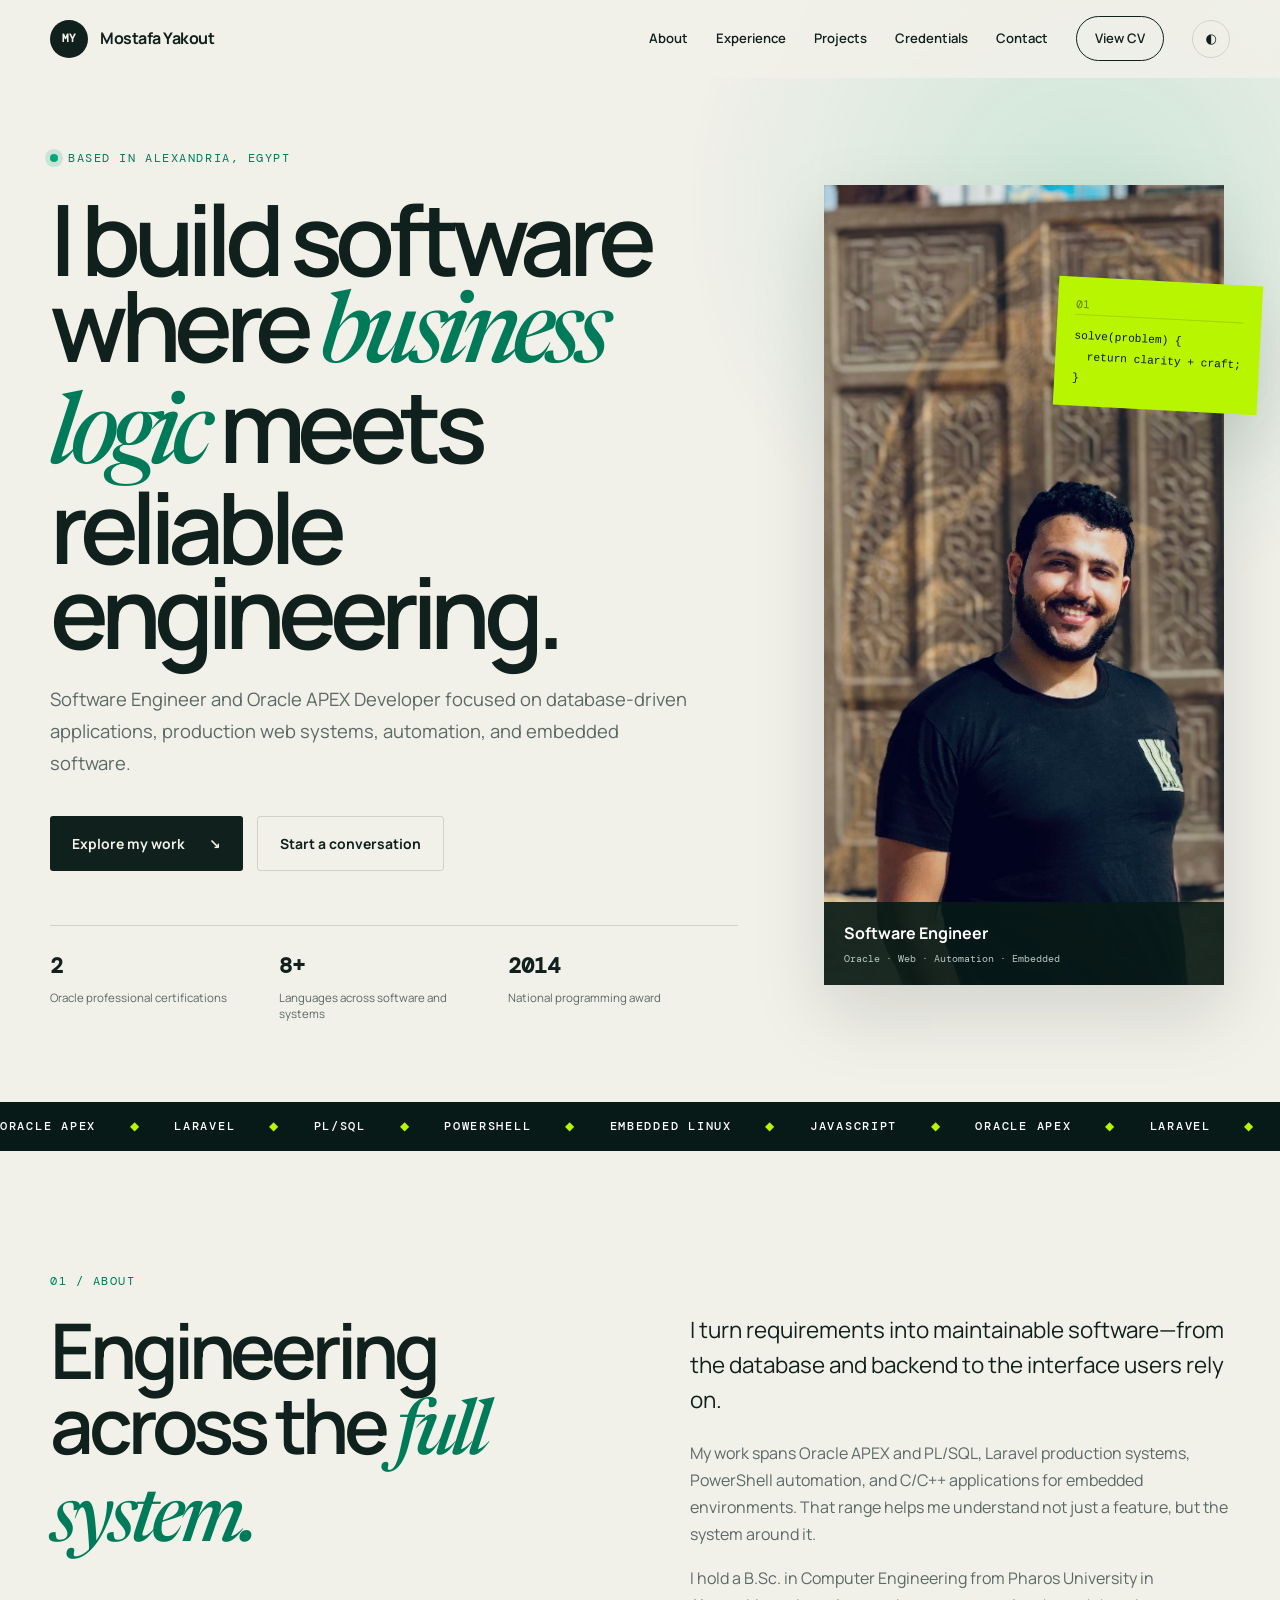
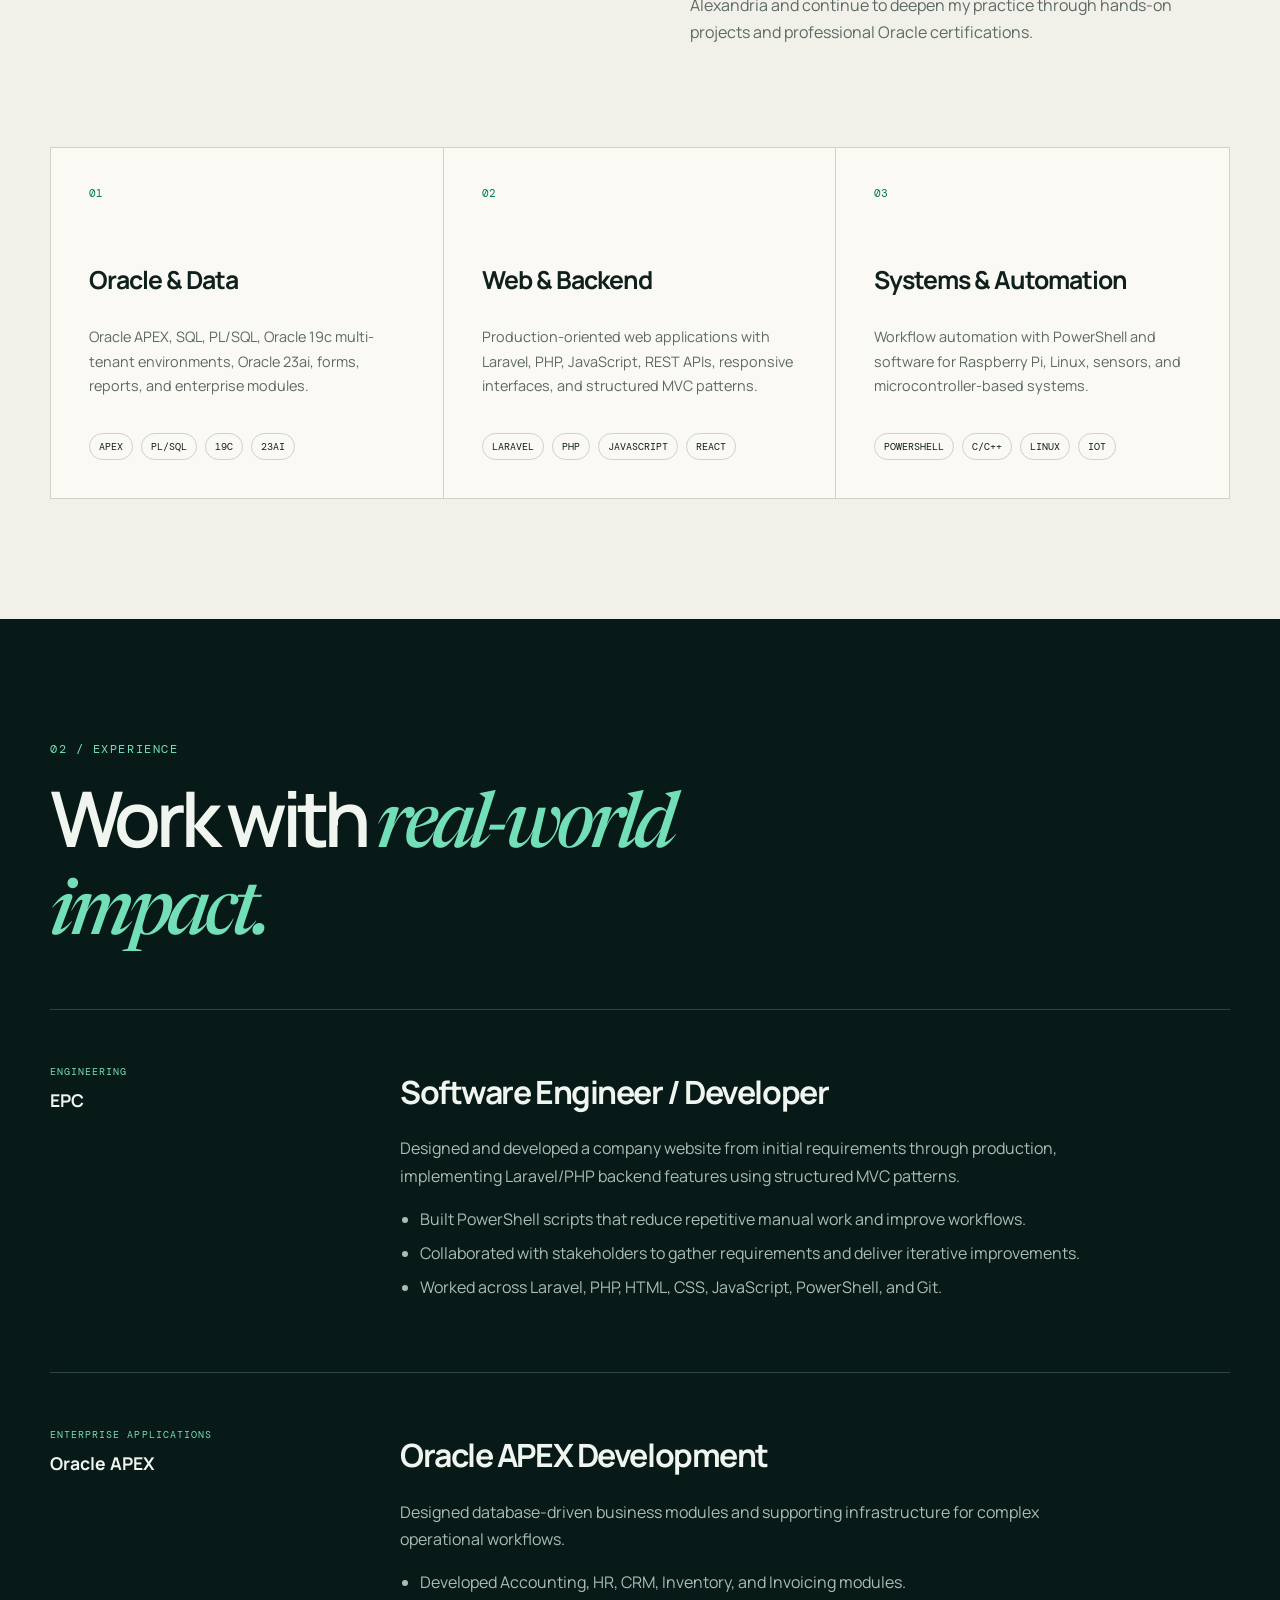
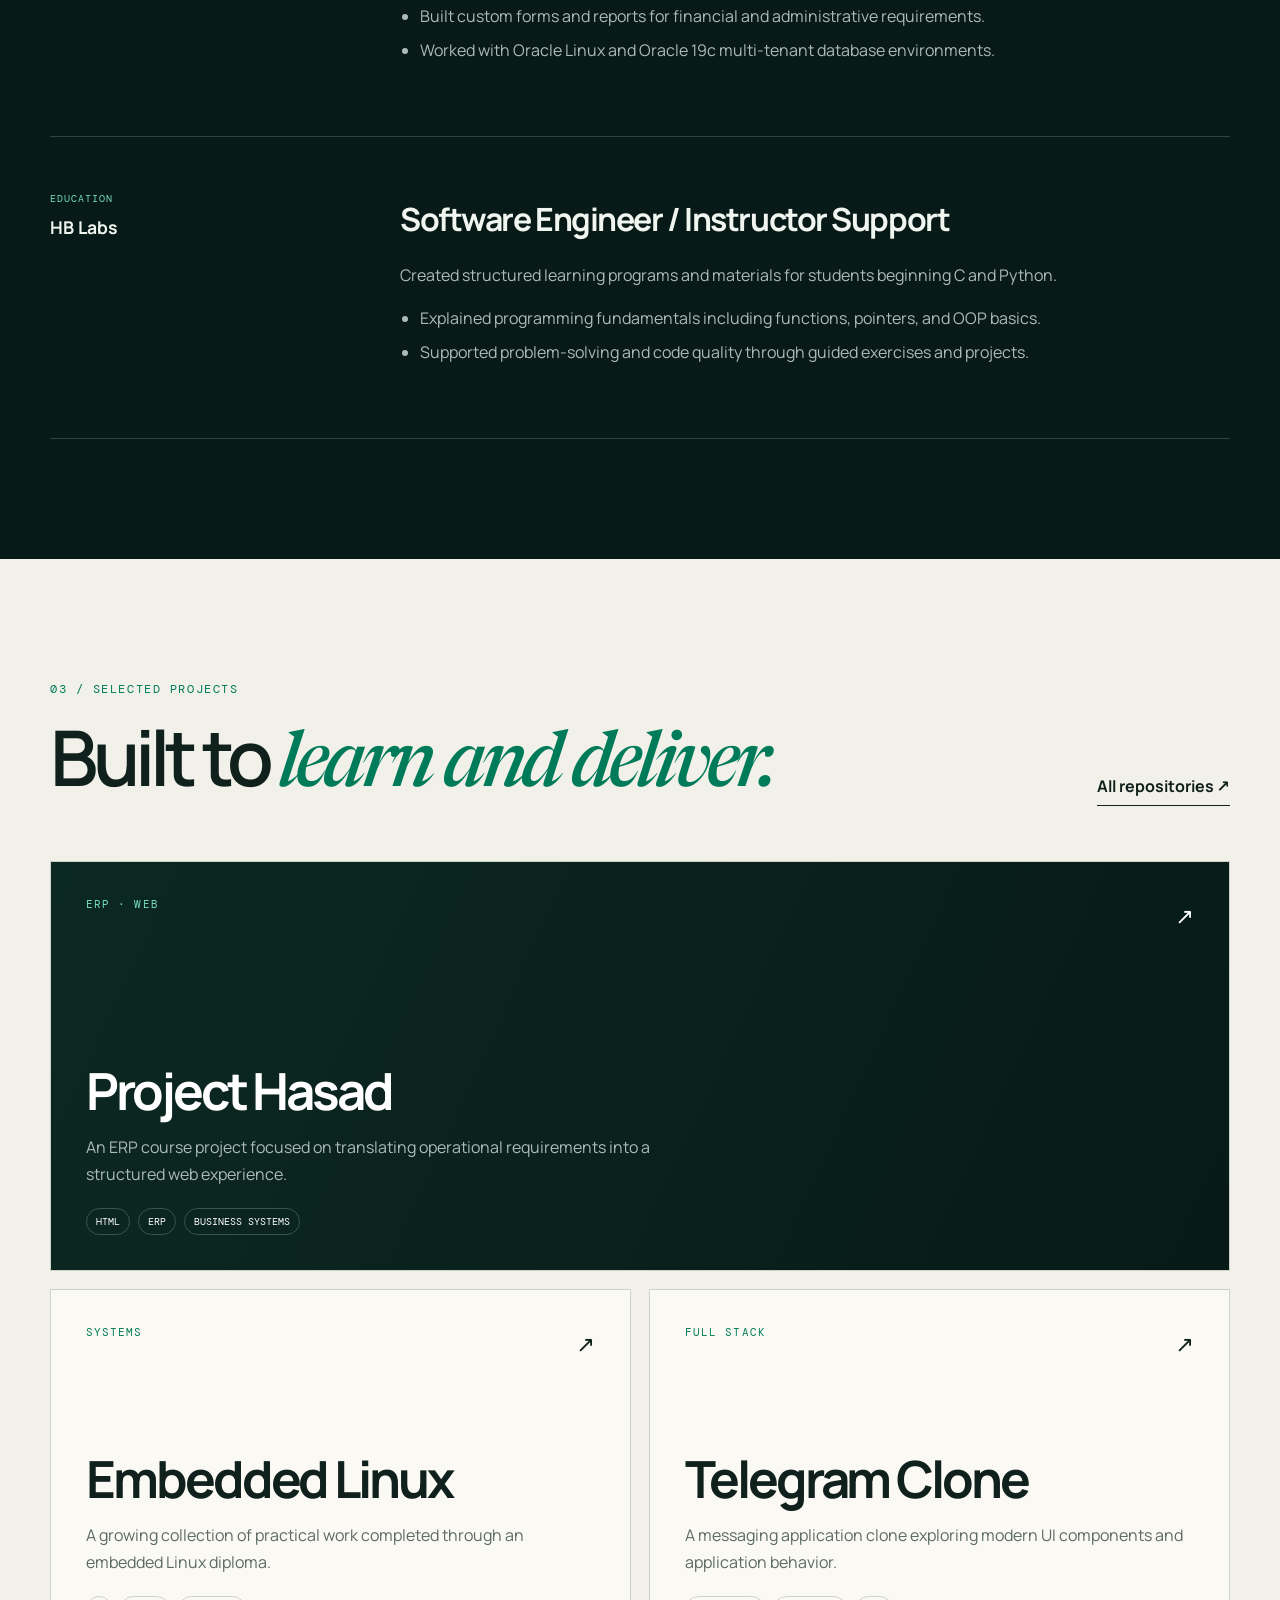
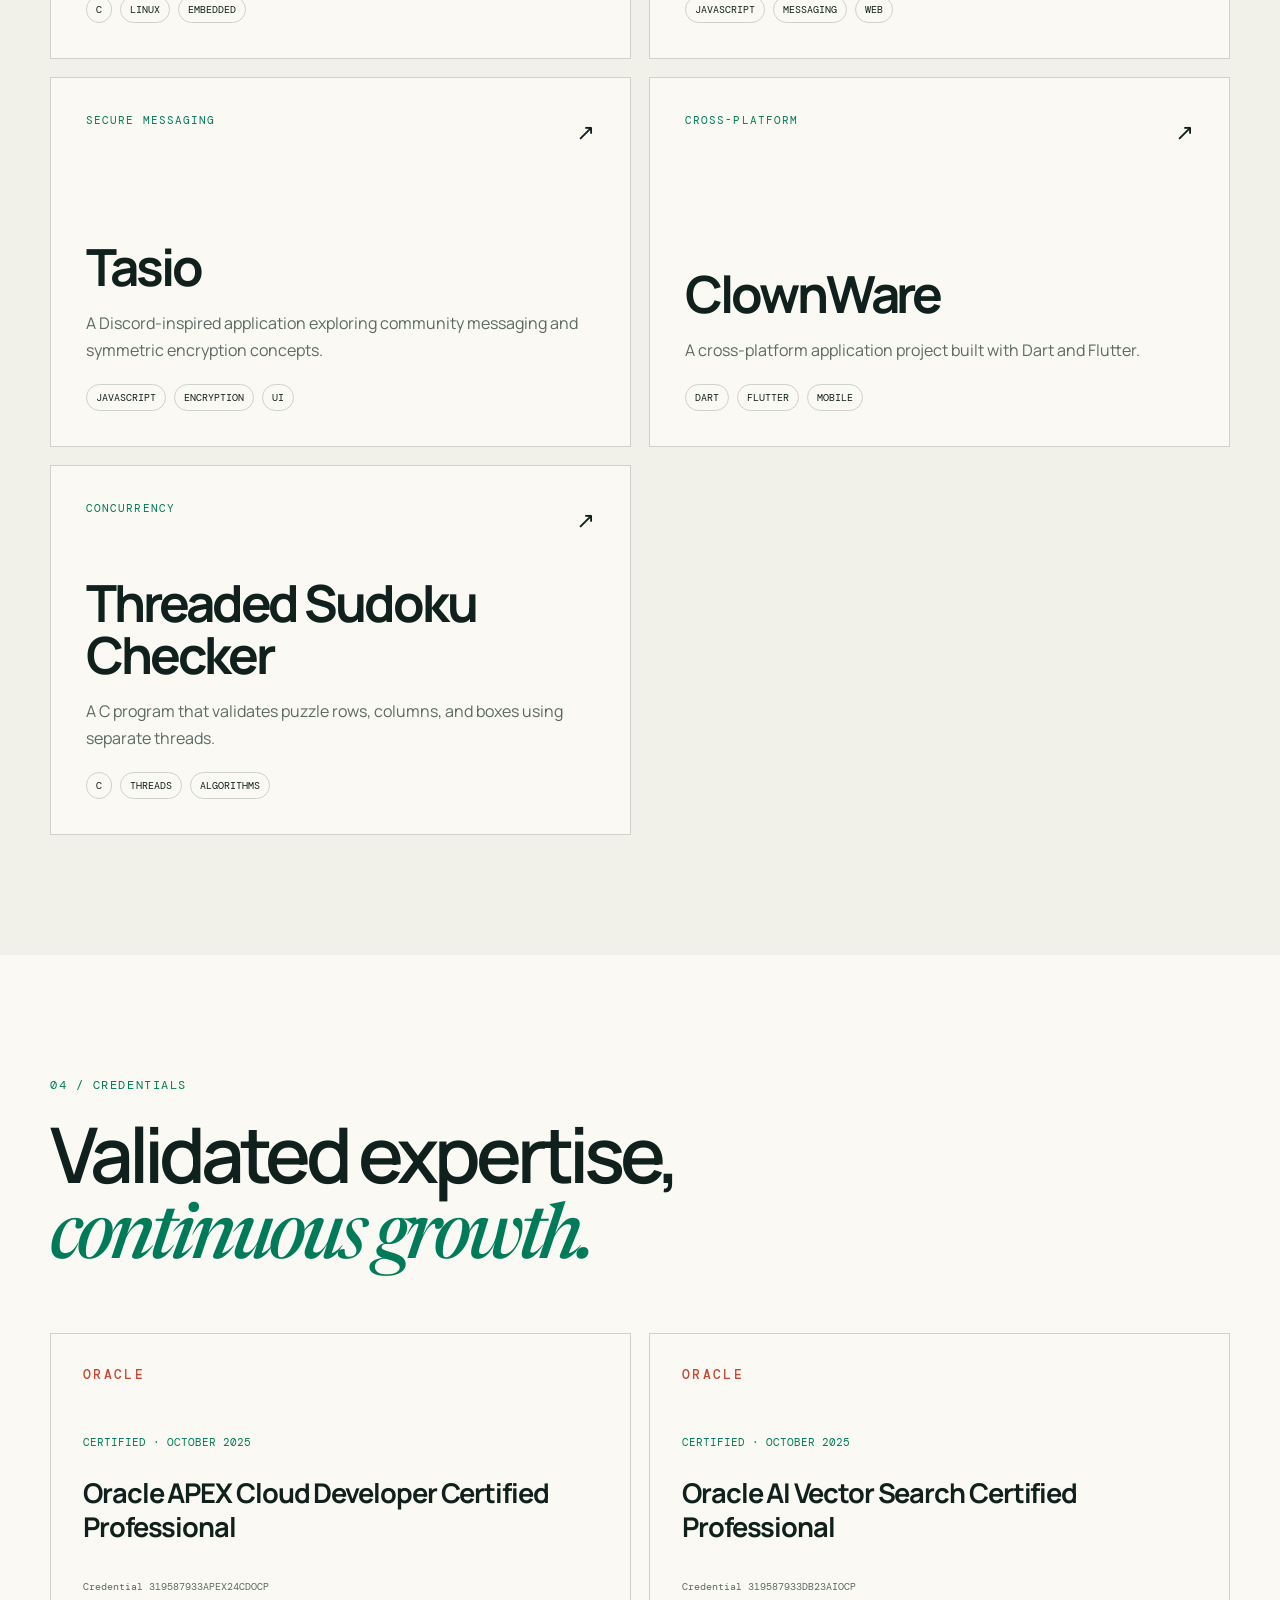
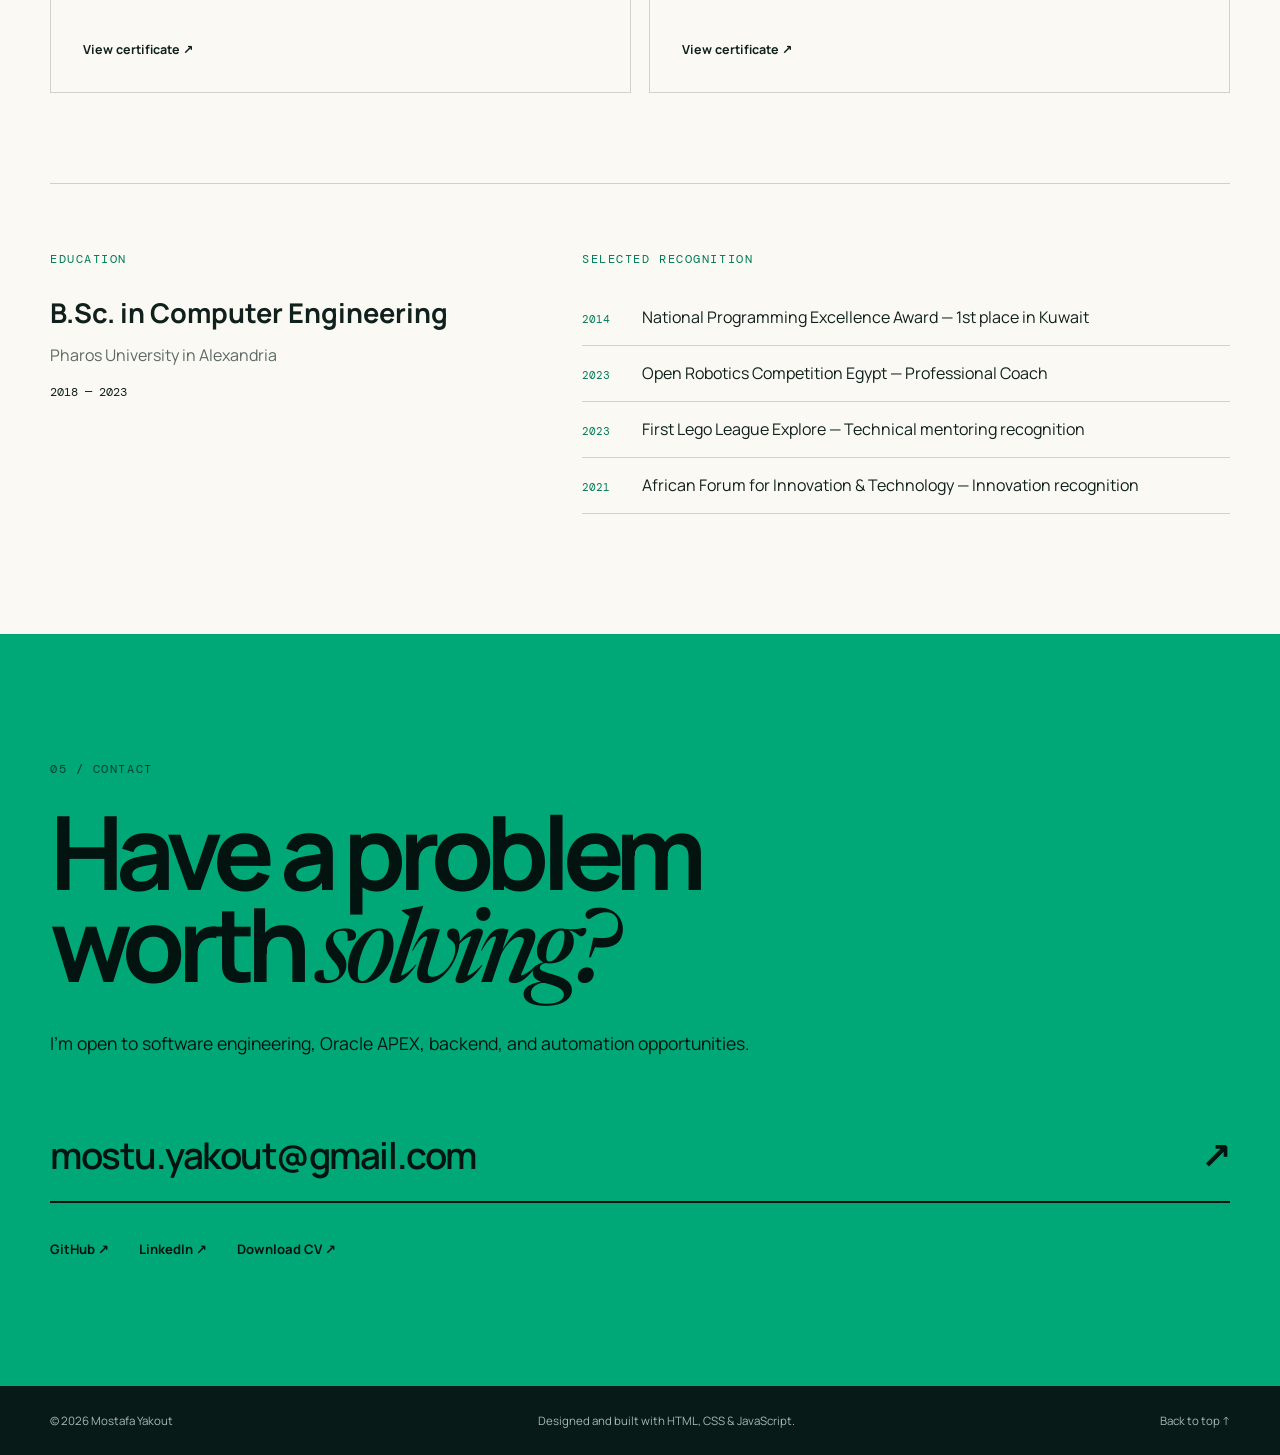
==== index.html @ 1778e888 "Launch redesigned portfolio" ====
<!doctype html>
<html lang="en">
<head>
  <meta charset="utf-8">
  <meta name="viewport" content="width=device-width, initial-scale=1">
  <title>Mostafa Yakout — Software Engineer & Oracle APEX Developer</title>
  <meta name="description" content="Portfolio of Mostafa Yakout, a software engineer and Oracle APEX developer building database-driven, web, automation, and embedded solutions.">
  <meta name="author" content="Mostafa Yakout">
  <meta name="theme-color" content="#071a17">
  <meta name="robots" content="index,follow">
  <link rel="canonical" href="https://cv.rf.gd/">
  <meta property="og:type" content="website">
  <meta property="og:url" content="https://cv.rf.gd/">
  <meta property="og:title" content="Mostafa Yakout — Software Engineer & Oracle APEX Developer">
  <meta property="og:description" content="Database-driven applications, web systems, automation, and embedded software.">
  <meta property="og:image" content="https://cv.rf.gd/assets/personal11.jpg">
  <meta name="twitter:card" content="summary_large_image">
  <link rel="stylesheet" href="styles.css">
  <script defer src="script.js"></script>
</head>
<body>
  <a class="skip-link" href="#main">Skip to content</a>
  <header class="site-header" data-header>
    <div class="shell nav-wrap">
      <a class="brand" href="#home" aria-label="Mostafa Yakout, home">
        <span class="brand-mark" aria-hidden="true">MY</span>
        <span>Mostafa Yakout</span>
      </a>
      <button class="nav-toggle" type="button" aria-expanded="false" aria-controls="site-nav" data-nav-toggle>
        <span class="sr-only">Open navigation</span><span></span><span></span>
      </button>
      <nav class="site-nav" id="site-nav" aria-label="Primary navigation" data-nav>
        <a href="#about">About</a><a href="#experience">Experience</a><a href="#projects">Projects</a>
        <a href="#credentials">Credentials</a><a href="#contact">Contact</a>
        <a class="nav-cv" href="assets/CV.pdf" target="_blank" rel="noopener">View CV</a>
        <button class="theme-toggle" type="button" data-theme-toggle aria-label="Switch color theme"><span aria-hidden="true">◐</span></button>
      </nav>
    </div>
  </header>

  <main id="main">
    <section class="hero" id="home">
      <div class="hero-grid shell">
        <div class="hero-copy reveal">
          <p class="eyebrow"><span class="status-dot"></span> Based in Alexandria, Egypt</p>
          <h1>I build software where <em>business logic</em> meets reliable engineering.</h1>
          <p class="hero-lede">Software Engineer and Oracle APEX Developer focused on database-driven applications, production web systems, automation, and embedded software.</p>
          <div class="hero-actions">
            <a class="button button-primary" href="#projects">Explore my work <span aria-hidden="true">↘</span></a>
            <a class="button button-quiet" href="mailto:mostu.yakout@gmail.com">Start a conversation</a>
          </div>
          <ul class="hero-facts" aria-label="Highlights">
            <li><strong>2</strong><span>Oracle professional certifications</span></li>
            <li><strong>8+</strong><span>Languages across software and systems</span></li>
            <li><strong>2014</strong><span>National programming award</span></li>
          </ul>
        </div>
        <div class="hero-visual reveal" data-delay="1">
          <div class="portrait-frame">
            <img src="assets/personal11.jpg" alt="Mostafa Yakout" width="800" height="800" fetchpriority="high">
            <div class="portrait-label"><span>Software Engineer</span><small>Oracle · Web · Automation · Embedded</small></div>
          </div>
          <div class="code-card" aria-hidden="true"><span>01</span><code>solve(problem) {<br>&nbsp;&nbsp;return clarity + craft;<br>}</code></div>
        </div>
      </div>
      <div class="marquee" aria-hidden="true"><div>ORACLE APEX <i>◆</i> LARAVEL <i>◆</i> PL/SQL <i>◆</i> POWERSHELL <i>◆</i> EMBEDDED LINUX <i>◆</i> JAVASCRIPT <i>◆</i> ORACLE APEX <i>◆</i> LARAVEL <i>◆</i> PL/SQL <i>◆</i></div></div>
    </section>

    <section class="section about" id="about">
      <div class="shell split-heading reveal">
        <div><p class="section-index">01 / About</p><h2>Engineering across the <em>full system.</em></h2></div>
        <div class="about-copy">
          <p class="lead">I turn requirements into maintainable software—from the database and backend to the interface users rely on.</p>
          <p>My work spans Oracle APEX and PL/SQL, Laravel production systems, PowerShell automation, and C/C++ applications for embedded environments. That range helps me understand not just a feature, but the system around it.</p>
          <p>I hold a B.Sc. in Computer Engineering from Pharos University in Alexandria and continue to deepen my practice through hands-on projects and professional Oracle certifications.</p>
        </div>
      </div>
      <div class="shell expertise-grid">
        <article class="expertise-card reveal"><span class="card-num">01</span><h3>Oracle & Data</h3><p>Oracle APEX, SQL, PL/SQL, Oracle 19c multi-tenant environments, Oracle 23ai, forms, reports, and enterprise modules.</p><div class="tag-row"><span>APEX</span><span>PL/SQL</span><span>19c</span><span>23ai</span></div></article>
        <article class="expertise-card reveal" data-delay="1"><span class="card-num">02</span><h3>Web & Backend</h3><p>Production-oriented web applications with Laravel, PHP, JavaScript, REST APIs, responsive interfaces, and structured MVC patterns.</p><div class="tag-row"><span>Laravel</span><span>PHP</span><span>JavaScript</span><span>React</span></div></article>
        <article class="expertise-card reveal" data-delay="2"><span class="card-num">03</span><h3>Systems & Automation</h3><p>Workflow automation with PowerShell and software for Raspberry Pi, Linux, sensors, and microcontroller-based systems.</p><div class="tag-row"><span>PowerShell</span><span>C/C++</span><span>Linux</span><span>IoT</span></div></article>
      </div>
    </section>

    <section class="section experience" id="experience">
      <div class="shell">
        <div class="section-heading reveal"><p class="section-index">02 / Experience</p><h2>Work with <em>real-world impact.</em></h2></div>
        <div class="timeline">
          <article class="timeline-item reveal"><div class="timeline-meta"><span>Engineering</span><strong>EPC</strong></div><div class="timeline-body"><h3>Software Engineer / Developer</h3><p>Designed and developed a company website from initial requirements through production, implementing Laravel/PHP backend features using structured MVC patterns.</p><ul><li>Built PowerShell scripts that reduce repetitive manual work and improve workflows.</li><li>Collaborated with stakeholders to gather requirements and deliver iterative improvements.</li><li>Worked across Laravel, PHP, HTML, CSS, JavaScript, PowerShell, and Git.</li></ul></div></article>
          <article class="timeline-item reveal"><div class="timeline-meta"><span>Enterprise applications</span><strong>Oracle APEX</strong></div><div class="timeline-body"><h3>Oracle APEX Development</h3><p>Designed database-driven business modules and supporting infrastructure for complex operational workflows.</p><ul><li>Developed Accounting, HR, CRM, Inventory, and Invoicing modules.</li><li>Built custom forms and reports for financial and administrative requirements.</li><li>Worked with Oracle Linux and Oracle 19c multi-tenant database environments.</li></ul></div></article>
          <article class="timeline-item reveal"><div class="timeline-meta"><span>Education</span><strong>HB Labs</strong></div><div class="timeline-body"><h3>Software Engineer / Instructor Support</h3><p>Created structured learning programs and materials for students beginning C and Python.</p><ul><li>Explained programming fundamentals including functions, pointers, and OOP basics.</li><li>Supported problem-solving and code quality through guided exercises and projects.</li></ul></div></article>
        </div>
      </div>
    </section>

    <section class="section projects" id="projects">
      <div class="shell">
        <div class="section-heading project-heading reveal"><div><p class="section-index">03 / Selected projects</p><h2>Built to <em>learn and deliver.</em></h2></div><a class="text-link" href="https://github.com/M0stu?tab=repositories" target="_blank" rel="noopener">All repositories ↗</a></div>
        <div class="project-grid">
          <a class="project-card project-featured reveal" href="https://github.com/M0stu/Project-Hasad" target="_blank" rel="noopener"><div class="project-top"><span class="project-type">ERP · Web</span><span class="project-arrow">↗</span></div><div><h3>Project Hasad</h3><p>An ERP course project focused on translating operational requirements into a structured web experience.</p><div class="tag-row"><span>HTML</span><span>ERP</span><span>Business systems</span></div></div></a>
          <a class="project-card reveal" data-delay="1" href="https://github.com/M0stu/Embedded-Linux" target="_blank" rel="noopener"><div class="project-top"><span class="project-type">Systems</span><span class="project-arrow">↗</span></div><div><h3>Embedded Linux</h3><p>A growing collection of practical work completed through an embedded Linux diploma.</p><div class="tag-row"><span>C</span><span>Linux</span><span>Embedded</span></div></div></a>
          <a class="project-card reveal" data-delay="2" href="https://github.com/M0stu/Telegram-Clone" target="_blank" rel="noopener"><div class="project-top"><span class="project-type">Full stack</span><span class="project-arrow">↗</span></div><div><h3>Telegram Clone</h3><p>A messaging application clone exploring modern UI components and application behavior.</p><div class="tag-row"><span>JavaScript</span><span>Messaging</span><span>Web</span></div></div></a>
          <a class="project-card reveal" href="https://github.com/M0stu/Tasio-App" target="_blank" rel="noopener"><div class="project-top"><span class="project-type">Secure messaging</span><span class="project-arrow">↗</span></div><div><h3>Tasio</h3><p>A Discord-inspired application exploring community messaging and symmetric encryption concepts.</p><div class="tag-row"><span>JavaScript</span><span>Encryption</span><span>UI</span></div></div></a>
          <a class="project-card reveal" data-delay="1" href="https://github.com/M0stu/ClownWare" target="_blank" rel="noopener"><div class="project-top"><span class="project-type">Cross-platform</span><span class="project-arrow">↗</span></div><div><h3>ClownWare</h3><p>A cross-platform application project built with Dart and Flutter.</p><div class="tag-row"><span>Dart</span><span>Flutter</span><span>Mobile</span></div></div></a>
          <a class="project-card reveal" data-delay="2" href="https://github.com/M0stu/C-Sodoku-checker-with-threads" target="_blank" rel="noopener"><div class="project-top"><span class="project-type">Concurrency</span><span class="project-arrow">↗</span></div><div><h3>Threaded Sudoku Checker</h3><p>A C program that validates puzzle rows, columns, and boxes using separate threads.</p><div class="tag-row"><span>C</span><span>Threads</span><span>Algorithms</span></div></div></a>
        </div>
      </div>
    </section>

    <section class="section credentials" id="credentials">
      <div class="shell">
        <div class="section-heading reveal"><p class="section-index">04 / Credentials</p><h2>Validated expertise, <em>continuous growth.</em></h2></div>
        <div class="cert-grid">
          <a class="cert-card reveal" href="assets/eCertificate_Apex.pdf" target="_blank" rel="noopener"><span class="oracle-mark">ORACLE</span><div><p>Certified · October 2025</p><h3>Oracle APEX Cloud Developer Certified Professional</h3><small>Credential 319587933APEX24CDOCP</small></div><span class="cert-arrow">View certificate ↗</span></a>
          <a class="cert-card reveal" data-delay="1" href="assets/eCertificate_Vector_Search.pdf" target="_blank" rel="noopener"><span class="oracle-mark">ORACLE</span><div><p>Certified · October 2025</p><h3>Oracle AI Vector Search Certified Professional</h3><small>Credential 319587933DB23AIOCP</small></div><span class="cert-arrow">View certificate ↗</span></a>
        </div>
        <div class="credentials-lower">
          <div class="education-block reveal"><p class="mini-label">Education</p><h3>B.Sc. in Computer Engineering</h3><p>Pharos University in Alexandria</p><span>2018 — 2023</span></div>
          <div class="awards-block reveal" data-delay="1"><p class="mini-label">Selected recognition</p><ul><li><span>2014</span>National Programming Excellence Award — 1st place in Kuwait</li><li><span>2023</span>Open Robotics Competition Egypt — Professional Coach</li><li><span>2023</span>First Lego League Explore — Technical mentoring recognition</li><li><span>2021</span>African Forum for Innovation & Technology — Innovation recognition</li></ul></div>
        </div>
      </div>
    </section>

    <section class="contact" id="contact">
      <div class="shell contact-inner reveal">
        <p class="section-index">05 / Contact</p>
        <h2>Have a problem worth <em>solving?</em></h2>
        <p>I’m open to software engineering, Oracle APEX, backend, and automation opportunities.</p>
        <a class="contact-email" href="mailto:mostu.yakout@gmail.com">mostu.yakout@gmail.com <span>↗</span></a>
        <div class="contact-links"><a href="https://github.com/M0stu" target="_blank" rel="noopener">GitHub ↗</a><a href="https://www.linkedin.com/in/mostafa-yakout-4b8b95207" target="_blank" rel="noopener">LinkedIn ↗</a><a href="assets/CV.pdf" target="_blank" rel="noopener">Download CV ↗</a></div>
      </div>
    </section>
  </main>

  <footer><div class="shell"><p>© <span data-year></span> Mostafa Yakout</p><p>Designed and built with HTML, CSS & JavaScript.</p><a href="#home">Back to top ↑</a></div></footer>
</body>
</html>
---- styles.css ----
@import url('https://fonts.googleapis.com/css2?family=DM+Mono:wght@400;500&family=Manrope:wght@400;500;600;700&family=Newsreader:ital,opsz,wght@1,6..72,500&display=swap');

:root{--bg:#f1f0e9;--surface:#faf9f3;--ink:#10201c;--muted:#5c6965;--line:#cfd2c9;--accent:#00a878;--accent-dark:#007b59;--dark:#071a17;--dark-2:#0c2822;--lime:#b8f500;--white:#fff;--shadow:0 28px 70px rgba(7,26,23,.13);--sans:'Manrope',system-ui,sans-serif;--serif:'Newsreader',Georgia,serif;--mono:'DM Mono',Consolas,monospace;--header:78px}
[data-theme="dark"]{--bg:#071a17;--surface:#0c2822;--ink:#eef3e9;--muted:#a6b4ae;--line:#29433c;--accent:#42d6a6;--accent-dark:#70e7bf;--dark:#030d0b;--dark-2:#102f28;--shadow:0 28px 70px rgba(0,0,0,.3)}
*{box-sizing:border-box}html{scroll-behavior:smooth;scroll-padding-top:var(--header)}body{margin:0;background:var(--bg);color:var(--ink);font-family:var(--sans);font-size:16px;line-height:1.7;overflow-x:hidden}body.nav-open{overflow:hidden}a{color:inherit;text-decoration:none}img{max-width:100%;display:block}button{font:inherit;color:inherit}.shell{width:min(1180px,calc(100% - 48px));margin-inline:auto}.sr-only{position:absolute;width:1px;height:1px;padding:0;margin:-1px;overflow:hidden;clip:rect(0,0,0,0);white-space:nowrap;border:0}.skip-link{position:fixed;z-index:9999;left:16px;top:-80px;background:var(--lime);color:#071a17;padding:10px 18px;font-weight:700}.skip-link:focus{top:16px}:focus-visible{outline:3px solid var(--accent);outline-offset:4px}em{font-family:var(--serif);font-weight:500}.section{padding:120px 0}.section-index,.eyebrow,.mini-label{font-family:var(--mono);font-size:.75rem;letter-spacing:.13em;text-transform:uppercase;color:var(--accent-dark);margin:0 0 20px}.section-heading{margin-bottom:55px}.section-heading h2,.split-heading h2{font-size:clamp(2.7rem,6vw,5.4rem);line-height:.98;letter-spacing:-.065em;max-width:850px;margin:0;font-weight:600}.section-heading h2 em,.split-heading h2 em{color:var(--accent-dark)}
.site-header{height:var(--header);position:fixed;inset:0 0 auto;z-index:100;background:color-mix(in srgb,var(--bg) 86%,transparent);backdrop-filter:blur(16px);border-bottom:1px solid transparent;transition:border-color .25s,transform .3s}.site-header.scrolled{border-color:var(--line)}.nav-wrap{height:100%;display:flex;align-items:center;justify-content:space-between}.brand{display:flex;align-items:center;gap:12px;font-weight:700;letter-spacing:-.03em}.brand-mark{display:grid;place-items:center;width:38px;height:38px;background:var(--ink);color:var(--bg);border-radius:50%;font-family:var(--mono);font-size:.7rem}.site-nav{display:flex;align-items:center;gap:28px;font-size:.82rem;font-weight:600}.site-nav>a:not(.nav-cv){position:relative}.site-nav>a:not(.nav-cv)::after{content:"";height:1px;position:absolute;inset:auto 100% -5px 0;background:var(--accent);transition:inset .25s}.site-nav>a:hover::after,.site-nav>a.active::after{inset:auto 0 -5px}.nav-cv{padding:10px 18px;border:1px solid var(--ink);border-radius:99px}.nav-cv:hover{background:var(--ink);color:var(--bg)}.theme-toggle{width:38px;height:38px;border:1px solid var(--line);border-radius:50%;background:transparent;cursor:pointer}.nav-toggle{display:none;border:0;background:none;padding:10px}.nav-toggle span:not(.sr-only){display:block;width:25px;height:1.5px;background:var(--ink);margin:6px;transition:.25s}
.hero{padding-top:calc(var(--header) + 70px);background:radial-gradient(circle at 85% 18%,rgba(0,168,120,.15),transparent 28%),var(--bg);min-height:100vh;display:flex;flex-direction:column;justify-content:space-between}.hero-grid{display:grid;grid-template-columns:1.25fr .75fr;gap:80px;align-items:center;padding-bottom:80px}.eyebrow{display:flex;align-items:center;gap:10px}.status-dot{width:8px;height:8px;border-radius:50%;background:var(--accent);box-shadow:0 0 0 5px color-mix(in srgb,var(--accent) 17%,transparent)}.hero h1{font-size:clamp(3.5rem,7.7vw,7.2rem);line-height:.87;letter-spacing:-.075em;margin:28px 0;font-weight:600;max-width:820px}.hero h1 em{color:var(--accent-dark)}.hero-lede{max-width:650px;color:var(--muted);font-size:1.15rem;line-height:1.75}.hero-actions{display:flex;gap:14px;flex-wrap:wrap;margin:36px 0 54px}.button{display:inline-flex;align-items:center;gap:25px;padding:15px 22px;border-radius:3px;font-weight:700;font-size:.87rem;transition:transform .2s,background .2s}.button:hover{transform:translateY(-3px)}.button-primary{background:var(--ink);color:var(--bg)}.button-primary:hover{background:var(--accent-dark);color:#fff}.button-quiet{border:1px solid var(--line)}.hero-facts{display:flex;list-style:none;padding:0;margin:0;border-top:1px solid var(--line);max-width:690px}.hero-facts li{display:flex;flex-direction:column;width:33.333%;padding:22px 20px 0 0}.hero-facts strong{font-family:var(--mono);font-size:1.35rem}.hero-facts span{color:var(--muted);font-size:.72rem;line-height:1.4;margin-top:5px}.hero-visual{position:relative}.portrait-frame{position:relative;max-width:400px;margin:auto;box-shadow:var(--shadow)}.portrait-frame::before{content:"";position:absolute;inset:-14px 14px 14px -14px;border:1px solid var(--accent);z-index:-1}.portrait-frame img{aspect-ratio:4/5;object-fit:cover;object-position:center 25%;filter:saturate(.85)}.portrait-label{position:absolute;inset:auto 0 0;background:rgba(7,26,23,.91);color:#fff;padding:18px 20px;display:flex;flex-direction:column}.portrait-label span{font-weight:700}.portrait-label small{color:#b9c9c3;font-family:var(--mono);font-size:.63rem;margin-top:3px}.code-card{position:absolute;right:-30px;top:12%;background:var(--lime);color:#071a17;padding:18px;box-shadow:var(--shadow);transform:rotate(3deg);font-size:.7rem}.code-card>span{display:block;font-family:var(--mono);opacity:.55;border-bottom:1px solid rgba(7,26,23,.25);margin-bottom:10px}.marquee{overflow:hidden;background:var(--dark);color:#fff;padding:17px 0;font:500 .72rem var(--mono);letter-spacing:.15em;white-space:nowrap}.marquee div{width:max-content;animation:marquee 25s linear infinite}.marquee i{color:var(--lime);padding:0 25px;font-style:normal}@keyframes marquee{to{transform:translateX(-50%)}}
.split-heading{display:grid;grid-template-columns:1fr 1fr;gap:100px;align-items:start}.about-copy .lead{font-size:1.4rem;line-height:1.55;color:var(--ink);margin-top:42px}.about-copy p:not(.lead){color:var(--muted)}.expertise-grid{display:grid;grid-template-columns:repeat(3,1fr);margin-top:85px;border:1px solid var(--line)}.expertise-card{padding:38px;min-height:350px;display:flex;flex-direction:column;border-right:1px solid var(--line);background:var(--surface)}.expertise-card:last-child{border:0}.card-num{font:400 .7rem var(--mono);color:var(--accent-dark);margin-bottom:auto}.expertise-card h3{font-size:1.55rem;letter-spacing:-.04em;margin:35px 0 10px}.expertise-card p{color:var(--muted);font-size:.9rem}.tag-row{display:flex;gap:8px;flex-wrap:wrap;margin-top:20px}.tag-row span{font:400 .64rem var(--mono);text-transform:uppercase;padding:6px 9px;border:1px solid var(--line);border-radius:99px}
.experience{background:var(--dark);color:#f1f5ef}.experience .section-index{color:#73dfb9}.experience .section-heading h2 em{color:#73dfb9}.timeline{border-top:1px solid #2d4740}.timeline-item{display:grid;grid-template-columns:280px 1fr;gap:70px;padding:55px 0;border-bottom:1px solid #2d4740}.timeline-meta{display:flex;flex-direction:column}.timeline-meta span{font:400 .65rem var(--mono);color:#73dfb9;text-transform:uppercase;letter-spacing:.1em}.timeline-meta strong{font-size:1.1rem;margin-top:8px}.timeline-body h3{font-size:2rem;letter-spacing:-.045em;margin:0 0 15px}.timeline-body p,.timeline-body li{color:#adbbb6}.timeline-body p{max-width:700px}.timeline-body ul{padding-left:20px}.timeline-body li{margin:7px 0}
.project-heading{display:flex;justify-content:space-between;align-items:end}.text-link{font-weight:700;border-bottom:1px solid;padding-bottom:5px}.project-grid{display:grid;grid-template-columns:repeat(2,1fr);gap:18px}.project-card{min-height:370px;padding:35px;border:1px solid var(--line);background:var(--surface);display:flex;flex-direction:column;justify-content:space-between;transition:transform .25s,box-shadow .25s,border-color .25s}.project-card:hover{transform:translateY(-7px);box-shadow:var(--shadow);border-color:var(--accent)}.project-featured{grid-column:span 2;min-height:410px;background:linear-gradient(115deg,var(--dark-2),var(--dark));color:#fff}.project-top{display:flex;justify-content:space-between}.project-type{font:400 .67rem var(--mono);color:var(--accent-dark);text-transform:uppercase;letter-spacing:.1em}.project-featured .project-type{color:#73dfb9}.project-arrow{font-size:1.4rem;transition:transform .25s}.project-card:hover .project-arrow{transform:translate(4px,-4px)}.project-card h3{font-size:clamp(2rem,4vw,3.7rem);line-height:1;letter-spacing:-.06em;margin:0 0 18px}.project-card p{max-width:600px;color:var(--muted)}.project-featured p{color:#adbbb6}.project-featured .tag-row span{border-color:#38544c}
.credentials{background:var(--surface)}.cert-grid{display:grid;grid-template-columns:1fr 1fr;gap:18px}.cert-card{border:1px solid var(--line);padding:32px;min-height:360px;display:flex;flex-direction:column;transition:.25s}.cert-card:hover{background:var(--dark);color:#fff;transform:translateY(-5px)}.oracle-mark{font:500 .8rem var(--mono);letter-spacing:.18em;color:#c74634}.cert-card>div{margin:auto 0}.cert-card p{font:400 .68rem var(--mono);color:var(--accent-dark);text-transform:uppercase}.cert-card h3{font-size:1.7rem;line-height:1.25;letter-spacing:-.04em}.cert-card small{font:400 .64rem var(--mono);color:var(--muted)}.cert-card:hover small{color:#aebbb6}.cert-arrow{font-weight:700;font-size:.78rem}.credentials-lower{display:grid;grid-template-columns:1fr 1.5fr;gap:100px;margin-top:90px;padding-top:65px;border-top:1px solid var(--line)}.education-block h3{font-size:1.7rem;margin:0 0 6px}.education-block p:not(.mini-label){margin:0;color:var(--muted)}.education-block>span{font:400 .75rem var(--mono);display:block;margin-top:15px}.awards-block ul{list-style:none;padding:0;margin:0}.awards-block li{padding:14px 0;border-bottom:1px solid var(--line)}.awards-block li span{font:400 .7rem var(--mono);color:var(--accent-dark);display:inline-block;width:60px}
.contact{padding:125px 0;background:var(--accent);color:#03130f}.contact .section-index{color:#063e2f}.contact h2{font-size:clamp(3.2rem,8vw,7.8rem);line-height:.9;letter-spacing:-.075em;margin:25px 0;max-width:900px}.contact p:not(.section-index){font-size:1.1rem}.contact-email{display:flex;justify-content:space-between;align-items:center;font-size:clamp(1.2rem,3vw,2.3rem);font-weight:600;letter-spacing:-.04em;border-bottom:2px solid;margin:65px 0 35px;padding-bottom:15px}.contact-email:hover span{transform:translate(5px,-5px)}.contact-email span{transition:.25s}.contact-links{display:flex;gap:30px;font-weight:700;font-size:.82rem}.contact-links a:hover{text-decoration:underline}footer{background:var(--dark);color:#a9b6b1;padding:25px 0;font-size:.72rem}footer .shell{display:flex;justify-content:space-between;gap:20px}footer p{margin:0}
.reveal{opacity:0;transform:translateY(28px);transition:opacity .7s ease,transform .7s ease}.reveal[data-delay="1"]{transition-delay:.12s}.reveal[data-delay="2"]{transition-delay:.24s}.reveal.visible{opacity:1;transform:none}
@media(max-width:900px){.site-nav{position:fixed;inset:var(--header) 0 auto;background:var(--bg);padding:35px 24px 50px;display:flex;flex-direction:column;align-items:flex-start;gap:22px;border-bottom:1px solid var(--line);transform:translateY(-130%);transition:transform .35s;z-index:-1}.site-nav.open{transform:none}.site-nav a{font-size:1.3rem}.nav-toggle{display:block}.nav-toggle[aria-expanded="true"] span:nth-of-type(2){transform:translateY(3.7px) rotate(45deg)}.nav-toggle[aria-expanded="true"] span:nth-of-type(3){transform:translateY(-3.7px) rotate(-45deg)}.hero-grid{grid-template-columns:1fr;gap:65px}.hero-visual{max-width:440px;margin:auto}.split-heading{grid-template-columns:1fr;gap:25px}.expertise-grid{grid-template-columns:1fr}.expertise-card{border-right:0;border-bottom:1px solid var(--line);min-height:300px}.timeline-item{grid-template-columns:1fr;gap:25px}.credentials-lower{gap:40px}.section{padding:90px 0}}
@media(max-width:620px){:root{--header:68px}.shell{width:min(100% - 30px,1180px)}.section{padding:75px 0}.hero{padding-top:calc(var(--header) + 50px)}.hero-grid{padding-bottom:55px}.hero h1{font-size:clamp(3.2rem,16vw,5.2rem)}.hero-facts{display:grid;grid-template-columns:1fr 1fr}.hero-facts li{width:auto}.hero-visual{padding:0 12px}.code-card{right:-4px}.section-heading h2,.split-heading h2{font-size:2.9rem}.expertise-card{padding:28px}.project-heading{display:block}.text-link{display:inline-block;margin-top:25px}.project-grid,.cert-grid,.credentials-lower{grid-template-columns:1fr}.project-featured{grid-column:auto}.project-card{min-height:330px;padding:27px}.project-card h3{font-size:2.4rem}.credentials-lower{gap:55px;margin-top:65px}.cert-card{min-height:330px}.contact{padding:85px 0}.contact h2{font-size:3.7rem}.contact-email{font-size:1rem}.contact-links{flex-wrap:wrap;gap:18px}footer .shell{flex-direction:column}.code-card{display:none}}
@media(prefers-reduced-motion:reduce){html{scroll-behavior:auto}*,*::before,*::after{animation-duration:.01ms!important;animation-iteration-count:1!important;transition-duration:.01ms!important}.reveal{opacity:1;transform:none}}
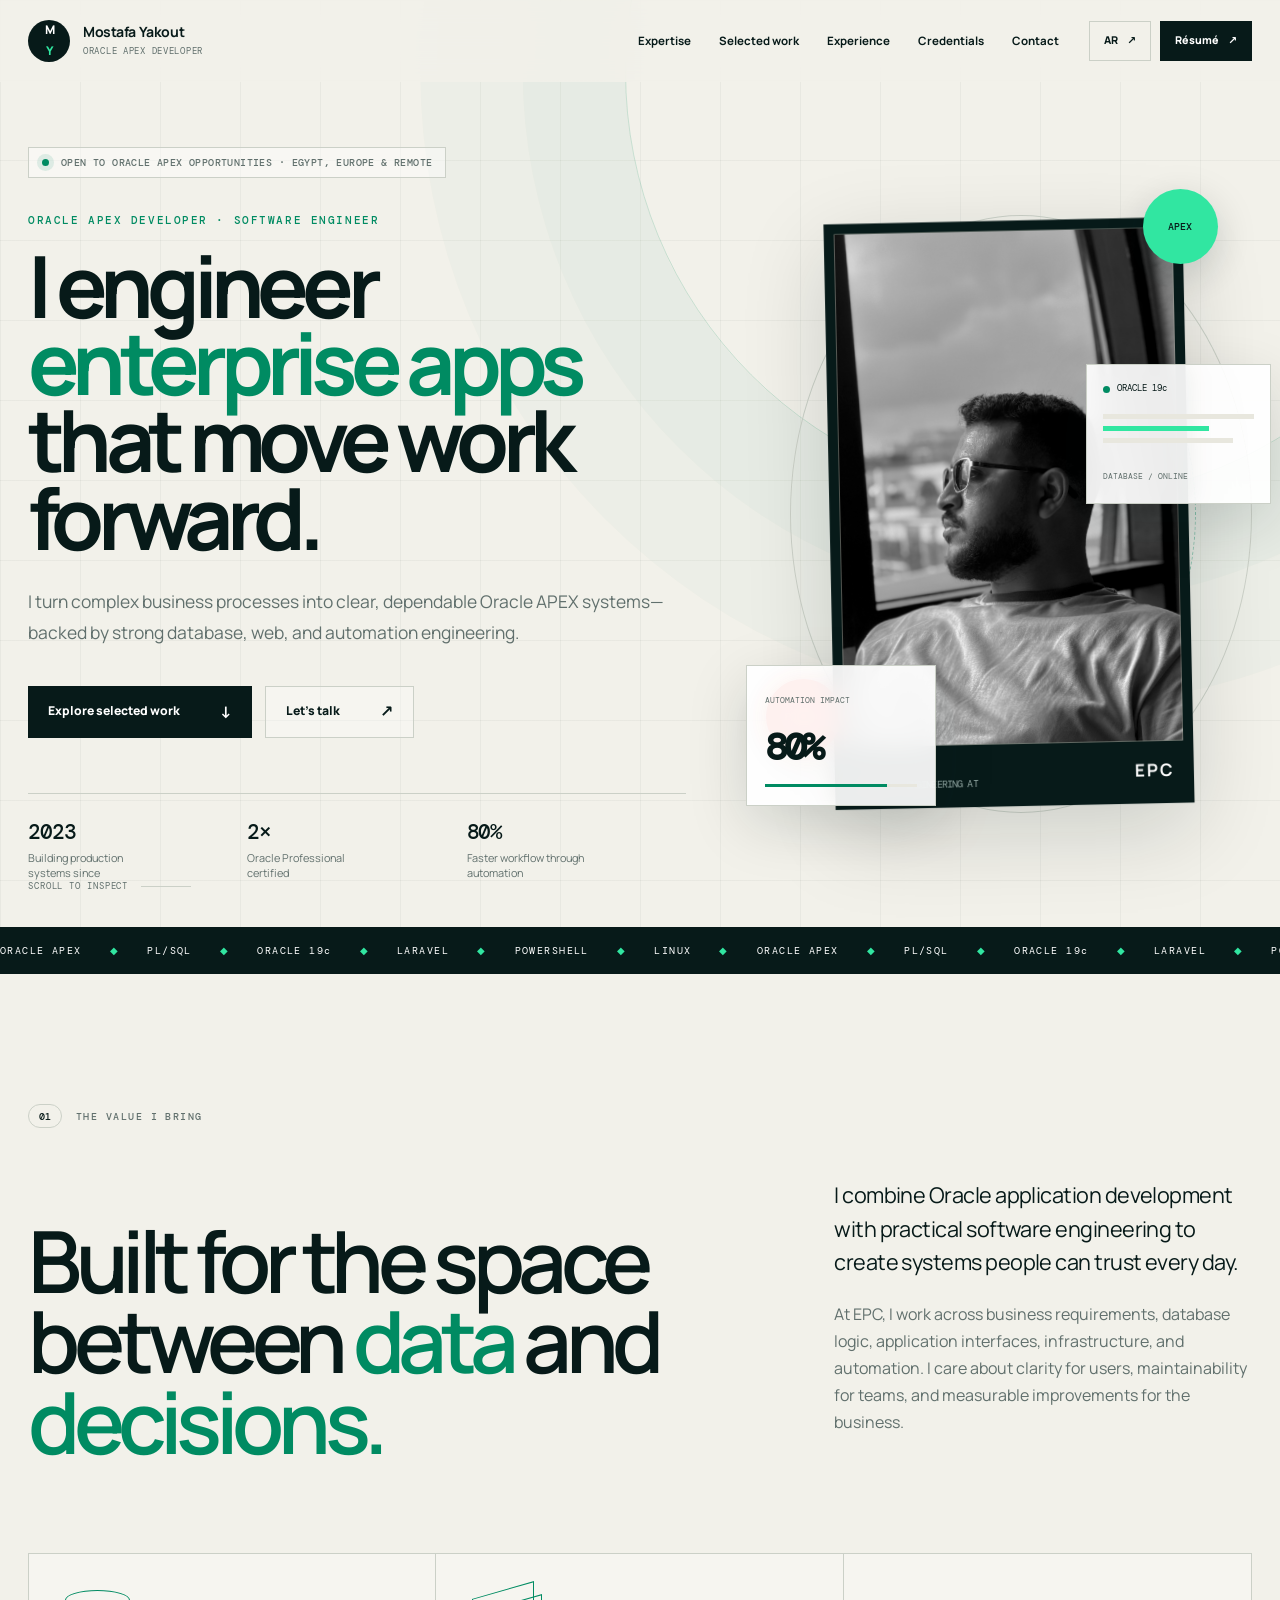
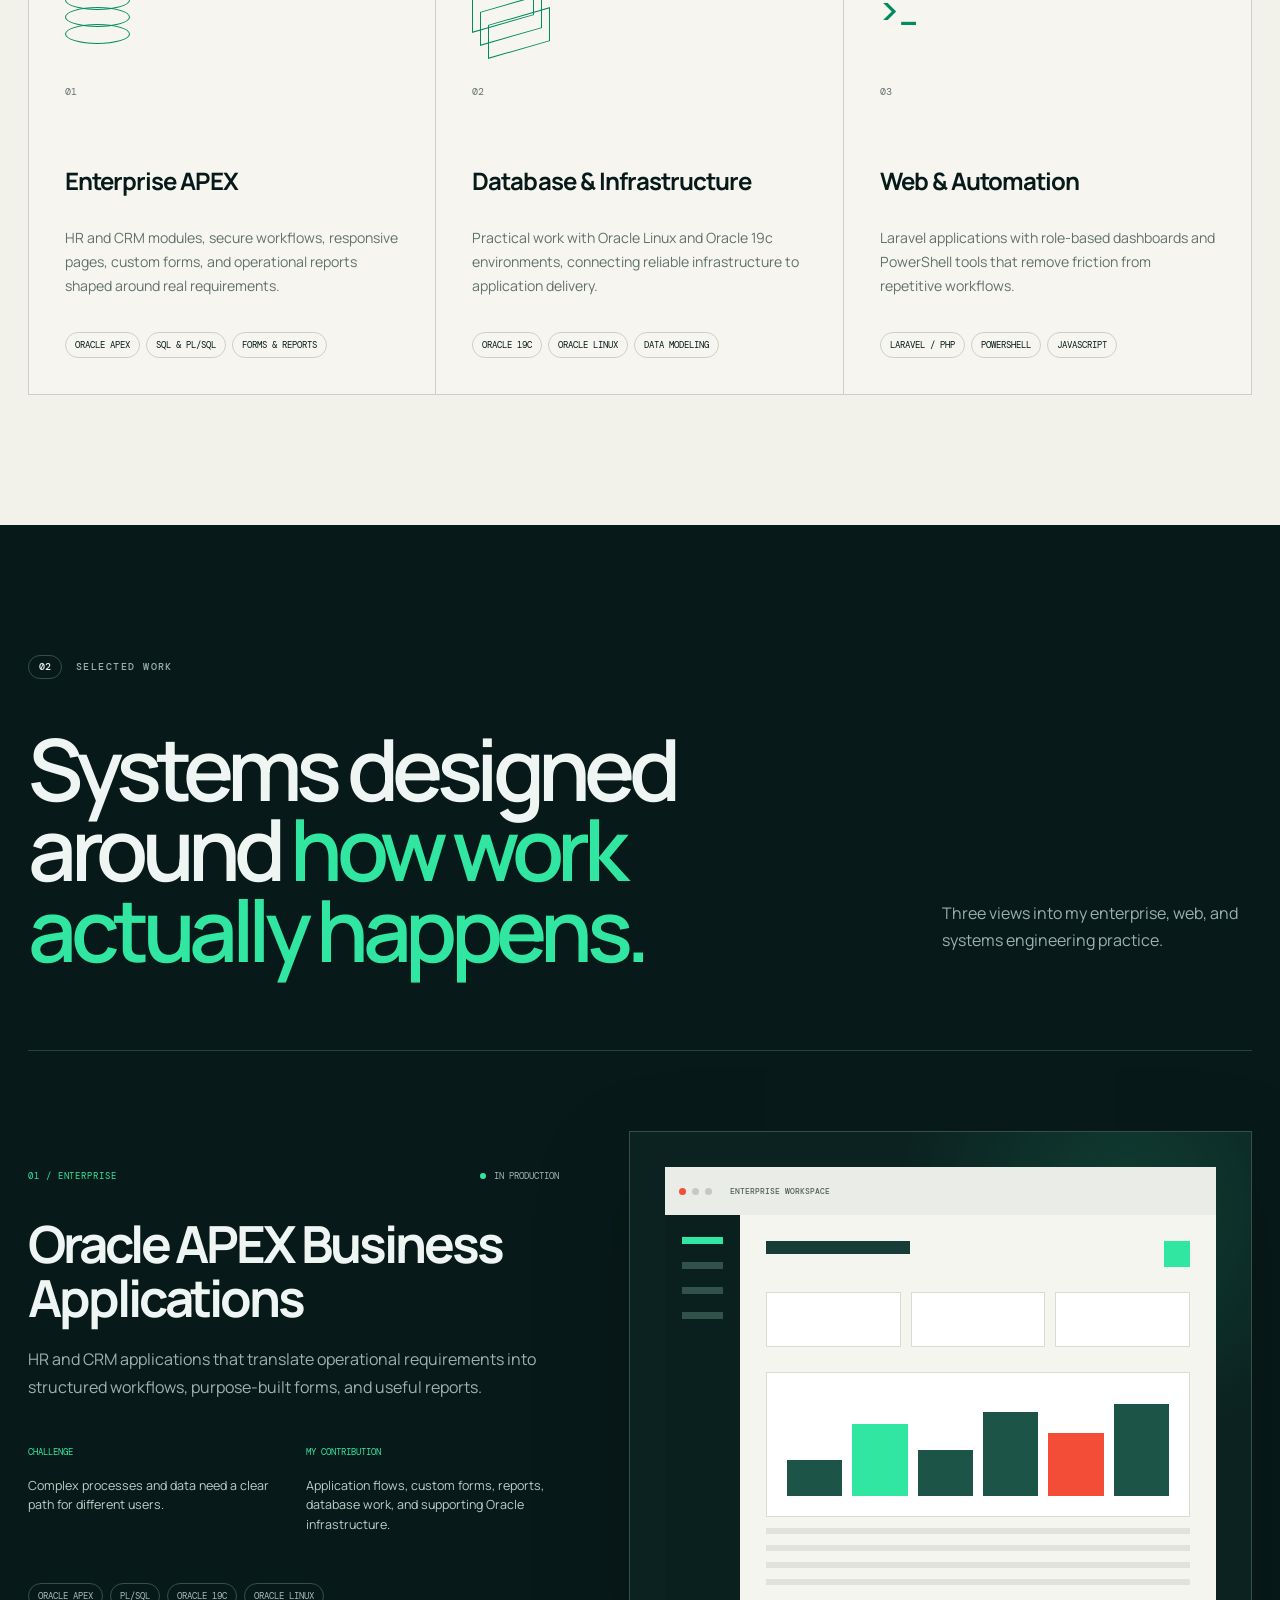
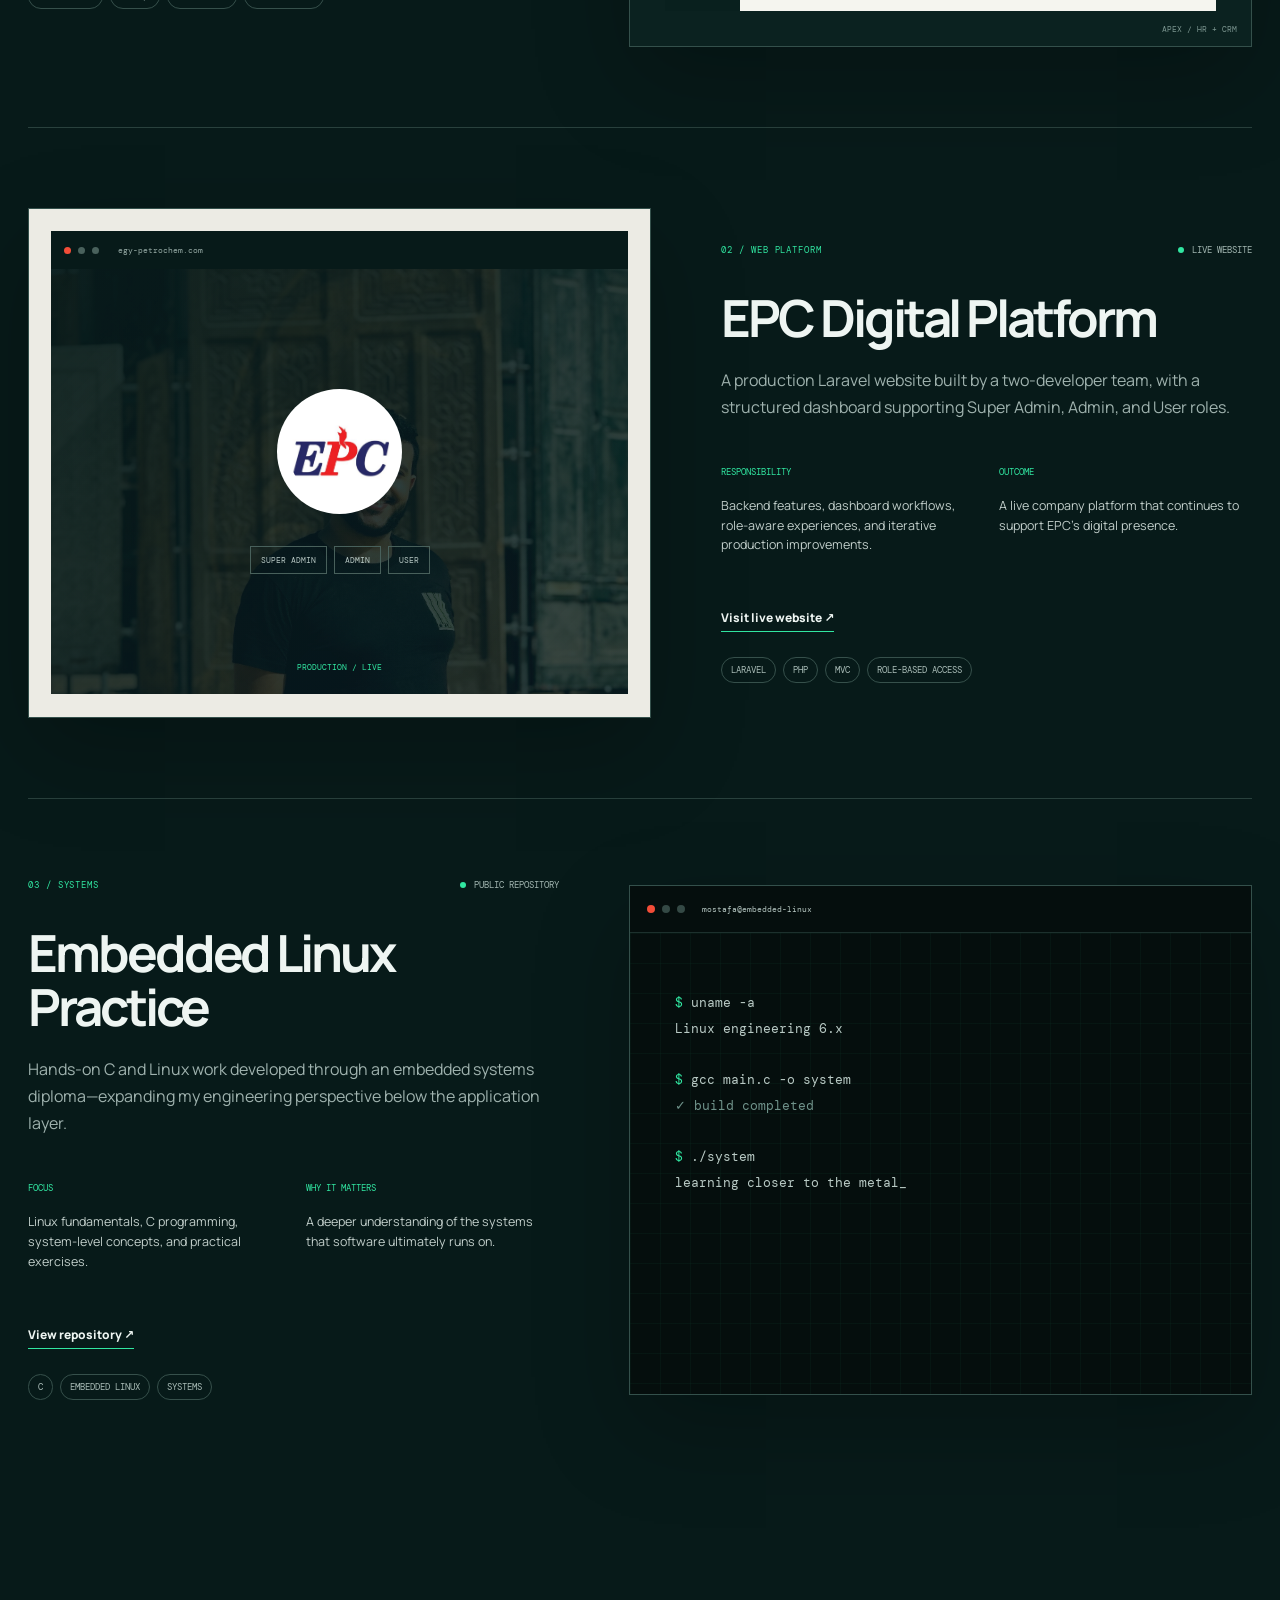
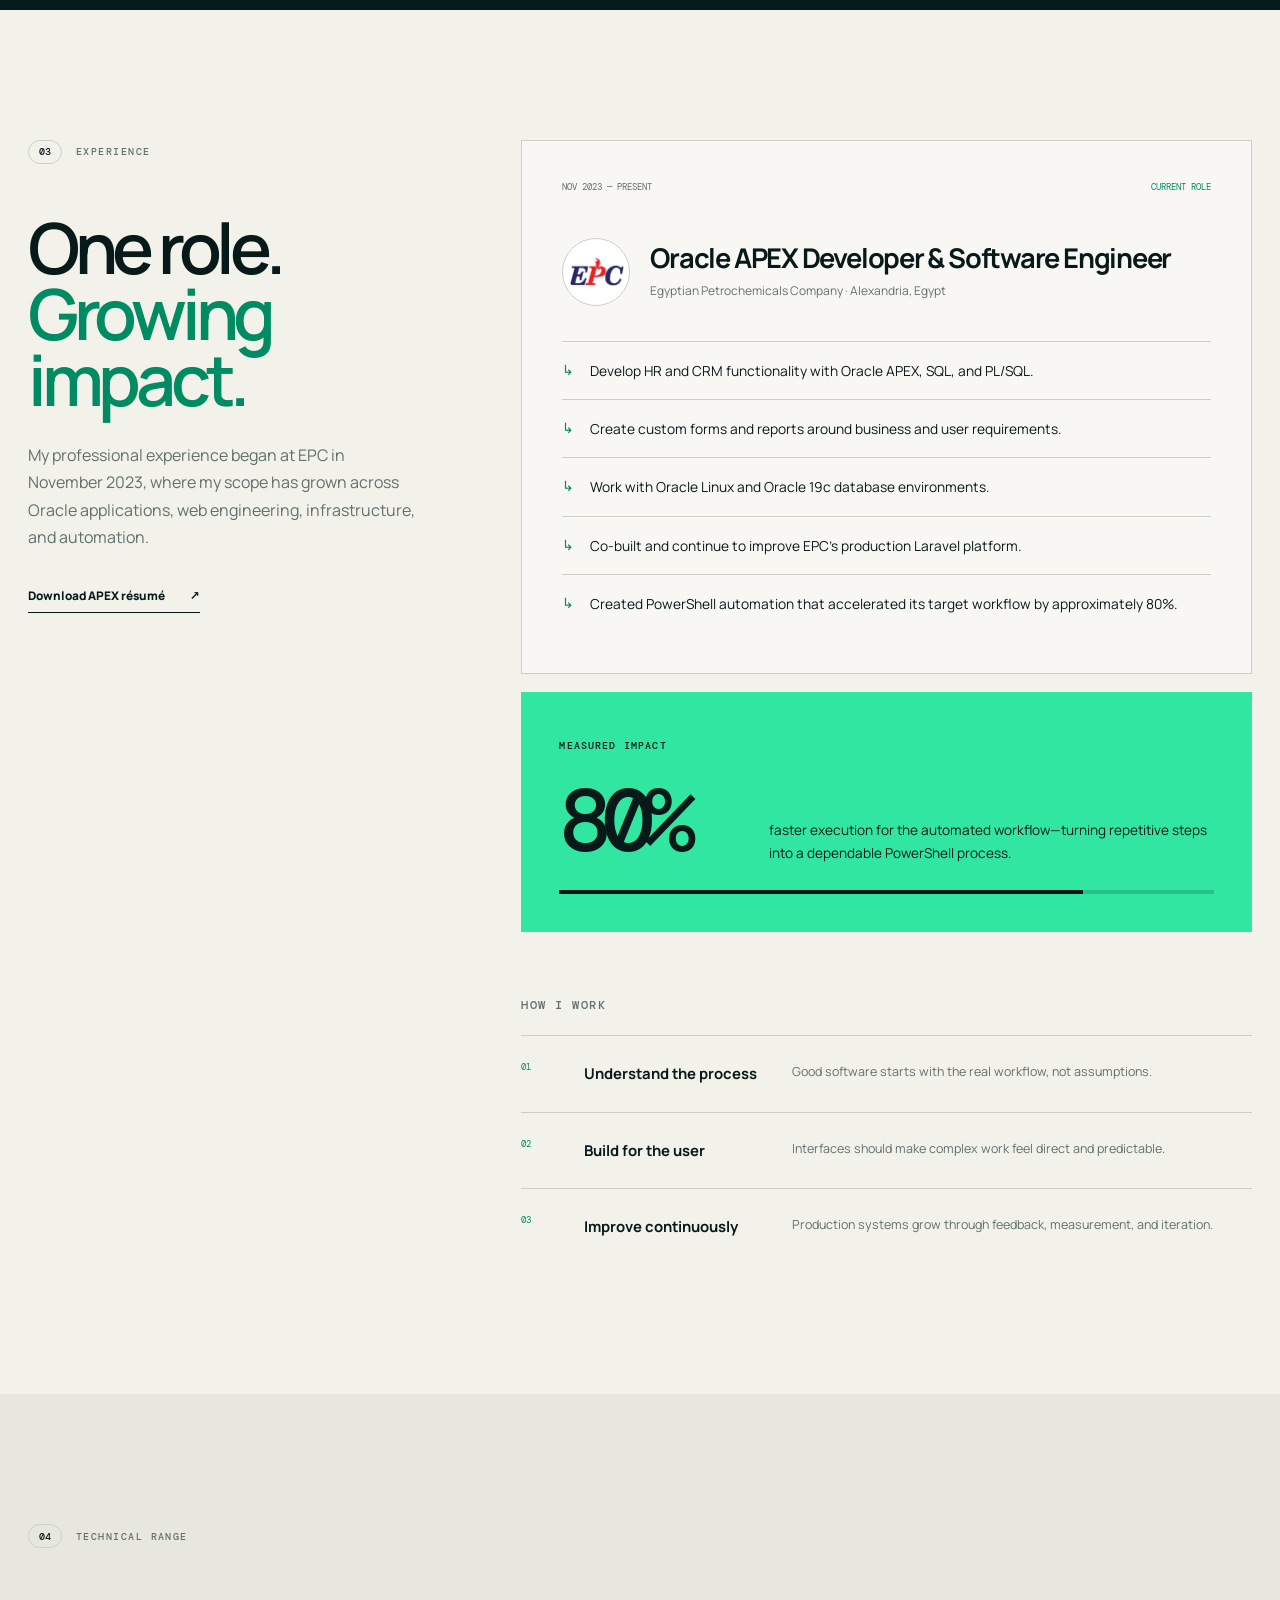
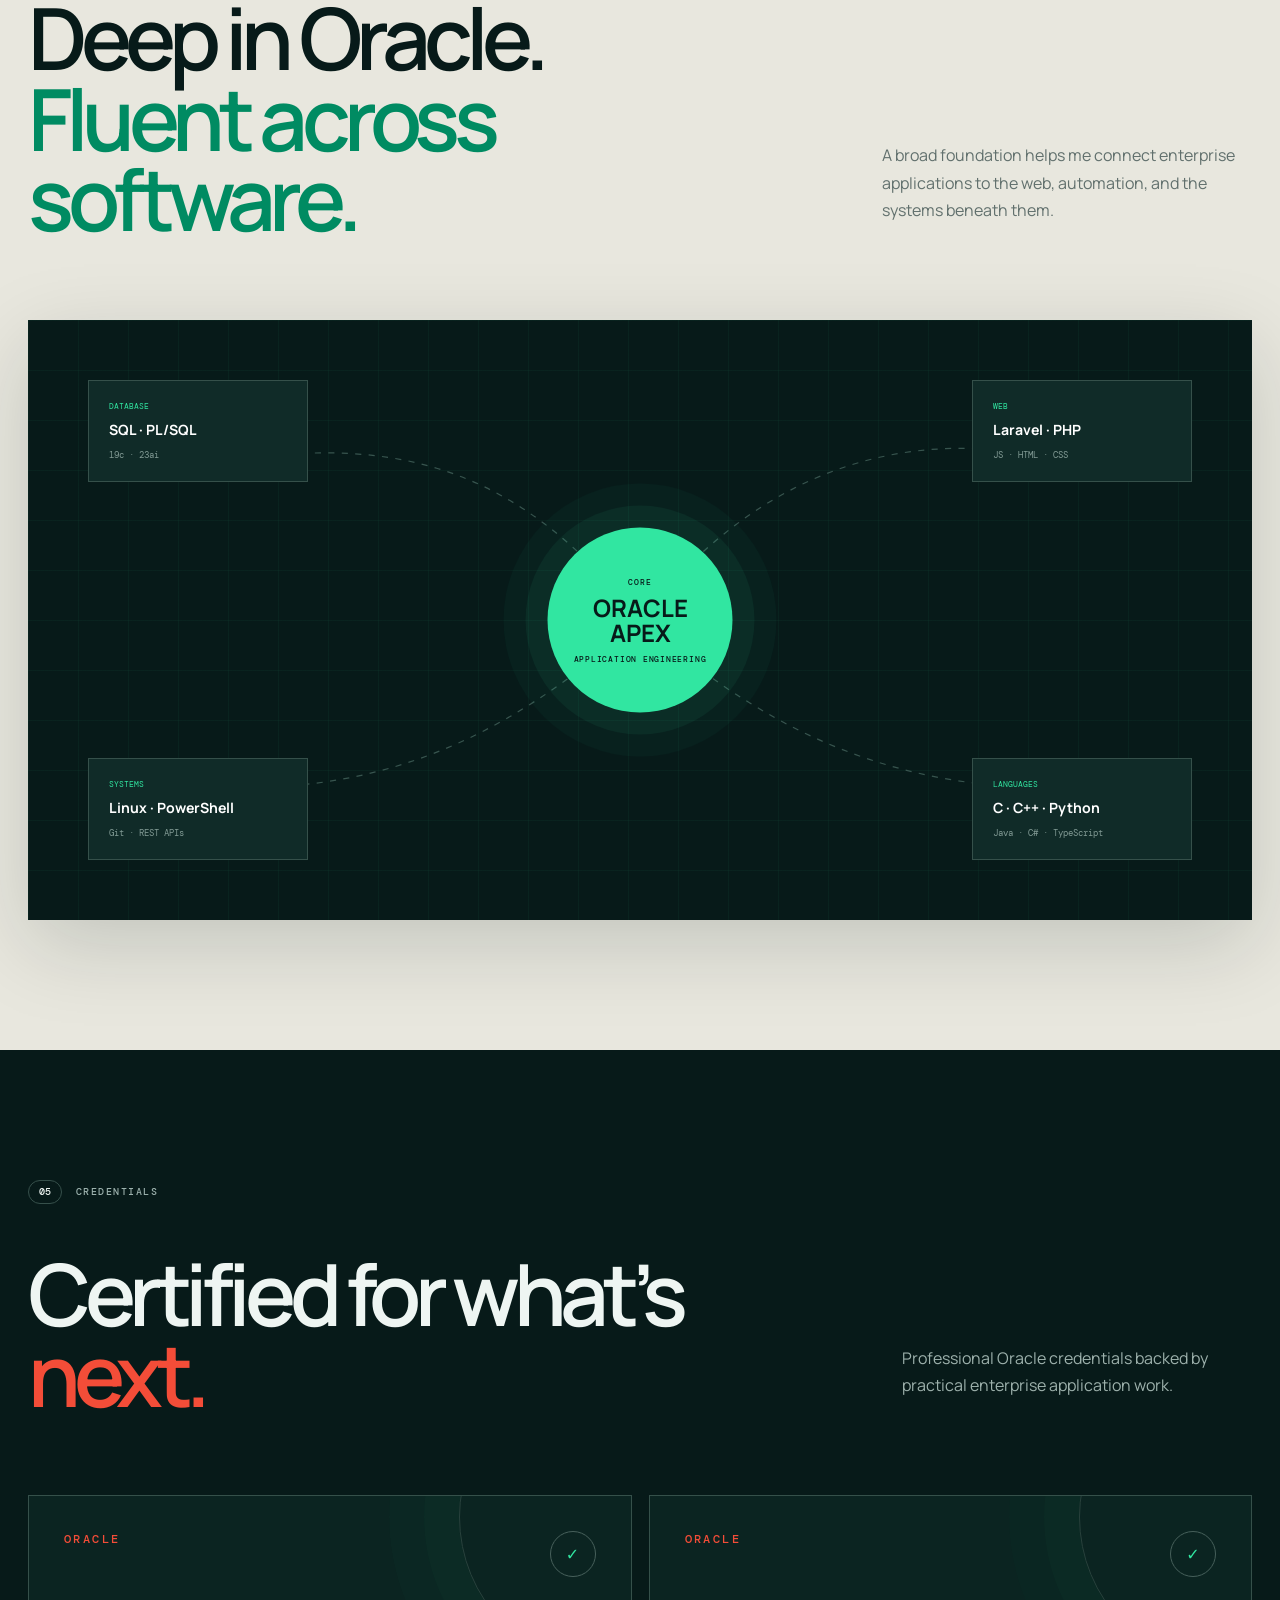
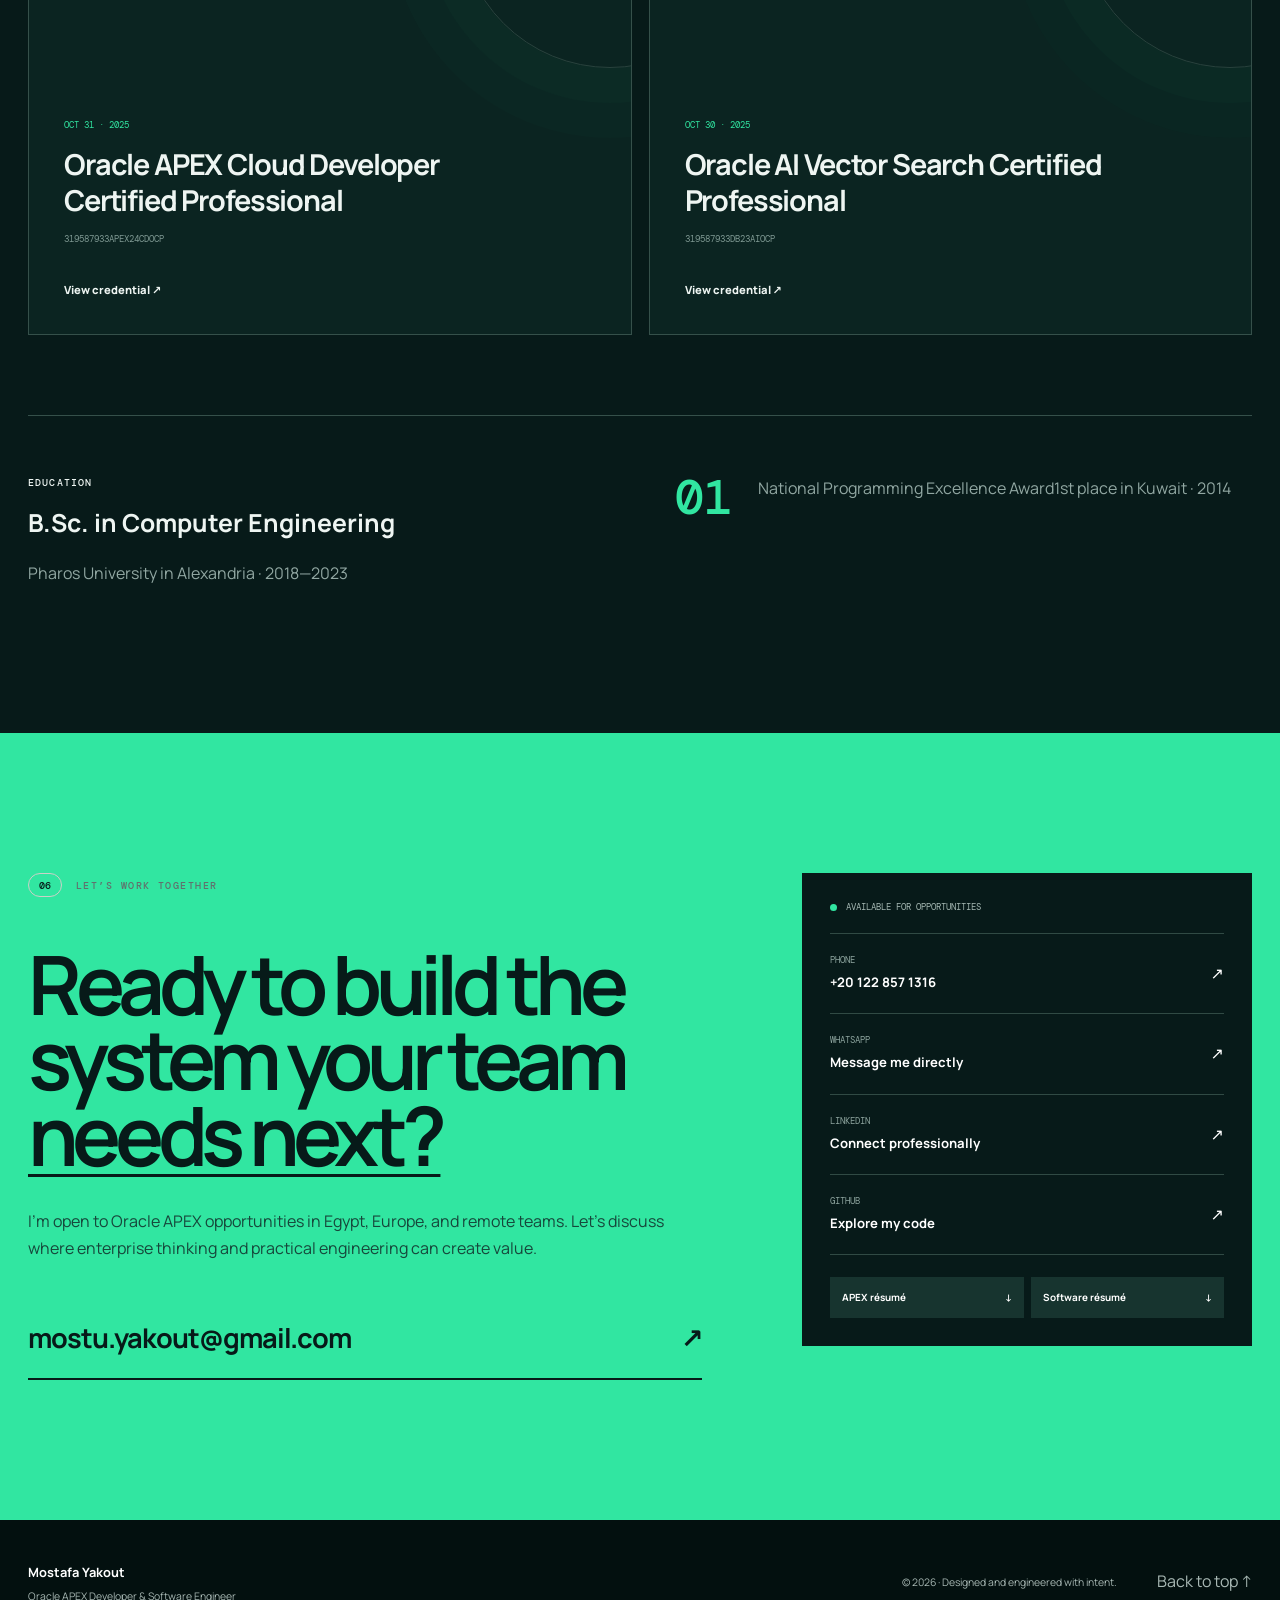
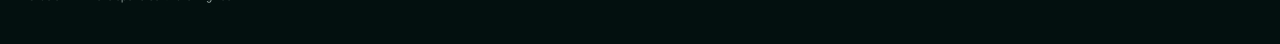
==== commit 34bb0694: "Rebuild portfolio for Oracle APEX roles" ====
--- a/index.html
+++ b/index.html
@@ -1,137 +1,184 @@
 <!doctype html>
-<html lang="en">
+<html lang="en" dir="ltr">
 <head>
   <meta charset="utf-8">
   <meta name="viewport" content="width=device-width, initial-scale=1">
-  <title>Mostafa Yakout — Software Engineer & Oracle APEX Developer</title>
-  <meta name="description" content="Portfolio of Mostafa Yakout, a software engineer and Oracle APEX developer building database-driven, web, automation, and embedded solutions.">
+  <title>Mostafa Yakout | Oracle APEX Developer & Software Engineer</title>
+  <meta name="description" content="Oracle APEX Developer and Software Engineer building HR, CRM, reporting, Laravel, automation, and database solutions at Egyptian Petrochemicals Company.">
   <meta name="author" content="Mostafa Yakout">
-  <meta name="theme-color" content="#071a17">
+  <meta name="theme-color" content="#081a19">
   <meta name="robots" content="index,follow">
   <link rel="canonical" href="https://cv.rf.gd/">
-  <meta property="og:type" content="website">
+  <link rel="icon" href="assets/favicon.svg" type="image/svg+xml">
+  <meta property="og:type" content="profile">
   <meta property="og:url" content="https://cv.rf.gd/">
-  <meta property="og:title" content="Mostafa Yakout — Software Engineer & Oracle APEX Developer">
-  <meta property="og:description" content="Database-driven applications, web systems, automation, and embedded software.">
-  <meta property="og:image" content="https://cv.rf.gd/assets/personal11.jpg">
+  <meta property="og:title" content="Mostafa Yakout | Oracle APEX Developer">
+  <meta property="og:description" content="Enterprise Oracle APEX, Laravel, PowerShell automation, and software engineering.">
+  <meta property="og:image" content="https://cv.rf.gd/assets/personal1.jpeg">
   <meta name="twitter:card" content="summary_large_image">
+  <link rel="preconnect" href="https://fonts.googleapis.com">
+  <link rel="preconnect" href="https://fonts.gstatic.com" crossorigin>
+  <link href="https://fonts.googleapis.com/css2?family=Cairo:wght@400;500;600;700&family=DM+Mono:wght@400;500&family=Manrope:wght@400;500;600;700;800&display=swap" rel="stylesheet">
   <link rel="stylesheet" href="styles.css">
+  <script type="application/ld+json">{"@context":"https://schema.org","@type":"Person","name":"Mostafa Yakout","url":"https://cv.rf.gd","image":"https://cv.rf.gd/assets/personal1.jpeg","jobTitle":"Oracle APEX Developer and Software Engineer","worksFor":{"@type":"Organization","name":"Egyptian Petrochemicals Company","url":"https://www.egy-petrochem.com"},"alumniOf":{"@type":"CollegeOrUniversity","name":"Pharos University in Alexandria"},"email":"mailto:mostu.yakout@gmail.com","telephone":"+201228571316","sameAs":["https://github.com/M0stu","https://www.linkedin.com/in/mostafa-yakout-4b8b95207"]}</script>
   <script defer src="script.js"></script>
 </head>
 <body>
-  <a class="skip-link" href="#main">Skip to content</a>
+  <a class="skip-link" href="#main" data-i18n="skip">Skip to content</a>
+  <div class="scroll-progress" aria-hidden="true"><span data-progress></span></div>
+  <div class="ambient" aria-hidden="true"><span></span><span></span><span></span></div>
+
   <header class="site-header" data-header>
-    <div class="shell nav-wrap">
+    <div class="shell nav-shell">
       <a class="brand" href="#home" aria-label="Mostafa Yakout, home">
-        <span class="brand-mark" aria-hidden="true">MY</span>
-        <span>Mostafa Yakout</span>
+        <span class="brand-symbol">M<span>Y</span></span>
+        <span class="brand-copy"><strong>Mostafa Yakout</strong><small data-i18n="brandRole">Oracle APEX Developer</small></span>
       </a>
-      <button class="nav-toggle" type="button" aria-expanded="false" aria-controls="site-nav" data-nav-toggle>
-        <span class="sr-only">Open navigation</span><span></span><span></span>
-      </button>
       <nav class="site-nav" id="site-nav" aria-label="Primary navigation" data-nav>
-        <a href="#about">About</a><a href="#experience">Experience</a><a href="#projects">Projects</a>
-        <a href="#credentials">Credentials</a><a href="#contact">Contact</a>
-        <a class="nav-cv" href="assets/CV.pdf" target="_blank" rel="noopener">View CV</a>
-        <button class="theme-toggle" type="button" data-theme-toggle aria-label="Switch color theme"><span aria-hidden="true">◐</span></button>
+        <a href="#expertise" data-i18n="navExpertise">Expertise</a>
+        <a href="#work" data-i18n="navWork">Selected work</a>
+        <a href="#experience" data-i18n="navExperience">Experience</a>
+        <a href="#credentials" data-i18n="navCredentials">Credentials</a>
+        <a href="#contact" data-i18n="navContact">Contact</a>
       </nav>
+      <div class="nav-actions">
+        <button class="language-toggle" type="button" data-language aria-label="Switch to Arabic"><span class="language-current">AR</span><span aria-hidden="true">↗</span></button>
+        <a class="nav-resume" href="assets/MOSTAFA_YAKOUT_APEX.pdf" target="_blank" rel="noopener"><span data-i18n="resume">Résumé</span><span aria-hidden="true">↗</span></a>
+        <button class="nav-toggle" type="button" data-nav-toggle aria-expanded="false" aria-controls="site-nav"><span class="sr-only" data-i18n="menuOpen">Open navigation</span><i></i><i></i></button>
+      </div>
     </div>
   </header>
 
   <main id="main">
     <section class="hero" id="home">
       <div class="hero-grid shell">
-        <div class="hero-copy reveal">
-          <p class="eyebrow"><span class="status-dot"></span> Based in Alexandria, Egypt</p>
-          <h1>I build software where <em>business logic</em> meets reliable engineering.</h1>
-          <p class="hero-lede">Software Engineer and Oracle APEX Developer focused on database-driven applications, production web systems, automation, and embedded software.</p>
-          <div class="hero-actions">
-            <a class="button button-primary" href="#projects">Explore my work <span aria-hidden="true">↘</span></a>
-            <a class="button button-quiet" href="mailto:mostu.yakout@gmail.com">Start a conversation</a>
+        <div class="hero-copy">
+          <div class="availability hero-enter"><span></span><p data-i18n="availability">Open to Oracle APEX opportunities · Egypt, Europe & Remote</p></div>
+          <p class="hero-kicker hero-enter" data-i18n="heroKicker">Oracle APEX Developer · Software Engineer</p>
+          <h1 class="hero-enter" data-i18n-html="heroTitle">I engineer <em>enterprise apps</em> that move work forward.</h1>
+          <p class="hero-summary hero-enter" data-i18n="heroSummary">I turn complex business processes into clear, dependable Oracle APEX systems—backed by strong database, web, and automation engineering.</p>
+          <div class="hero-actions hero-enter">
+            <a class="button button-primary magnetic" href="#work"><span data-i18n="exploreWork">Explore selected work</span><i aria-hidden="true">↓</i></a>
+            <a class="button button-secondary magnetic" href="https://wa.me/201228571316" target="_blank" rel="noopener"><span data-i18n="talk">Let's talk</span><i aria-hidden="true">↗</i></a>
           </div>
-          <ul class="hero-facts" aria-label="Highlights">
-            <li><strong>2</strong><span>Oracle professional certifications</span></li>
-            <li><strong>8+</strong><span>Languages across software and systems</span></li>
-            <li><strong>2014</strong><span>National programming award</span></li>
-          </ul>
+          <div class="hero-proof hero-enter">
+            <div><strong>2023</strong><span data-i18n="proofSince">Building production systems since</span></div>
+            <div><strong>2×</strong><span data-i18n="proofCert">Oracle Professional certified</span></div>
+            <div><strong>80%</strong><span data-i18n="proofAutomation">Faster workflow through automation</span></div>
+          </div>
         </div>
-        <div class="hero-visual reveal" data-delay="1">
-          <div class="portrait-frame">
-            <img src="assets/personal11.jpg" alt="Mostafa Yakout" width="800" height="800" fetchpriority="high">
-            <div class="portrait-label"><span>Software Engineer</span><small>Oracle · Web · Automation · Embedded</small></div>
+
+        <div class="hero-stage hero-enter" data-tilt>
+          <div class="stage-lines" aria-hidden="true"></div>
+          <div class="portrait-card">
+            <div class="portrait-window"><img src="assets/personal1.jpeg" alt="Mostafa Yakout" width="1200" height="1600" fetchpriority="high"></div>
+            <div class="portrait-meta"><span data-i18n="portraitLabel">Currently engineering at</span><strong>EPC</strong></div>
           </div>
-          <div class="code-card" aria-hidden="true"><span>01</span><code>solve(problem) {<br>&nbsp;&nbsp;return clarity + craft;<br>}</code></div>
+          <div class="orbit orbit-one" aria-hidden="true"><span>APEX</span></div>
+          <div class="orbit orbit-two" aria-hidden="true"><span>PL/SQL</span></div>
+          <div class="system-card system-card-top" aria-hidden="true"><div class="system-head"><i></i><span>ORACLE 19c</span></div><div class="data-lines"><i></i><i></i><i></i></div><small>DATABASE / ONLINE</small></div>
+          <div class="system-card system-card-bottom" aria-hidden="true"><small>AUTOMATION IMPACT</small><strong><span data-counter="80">0</span>%</strong><div class="meter"><i></i></div></div>
         </div>
       </div>
-      <div class="marquee" aria-hidden="true"><div>ORACLE APEX <i>◆</i> LARAVEL <i>◆</i> PL/SQL <i>◆</i> POWERSHELL <i>◆</i> EMBEDDED LINUX <i>◆</i> JAVASCRIPT <i>◆</i> ORACLE APEX <i>◆</i> LARAVEL <i>◆</i> PL/SQL <i>◆</i></div></div>
+      <div class="hero-scroll shell"><span data-i18n="scroll">Scroll to inspect</span><i></i></div>
     </section>
 
-    <section class="section about" id="about">
-      <div class="shell split-heading reveal">
-        <div><p class="section-index">01 / About</p><h2>Engineering across the <em>full system.</em></h2></div>
-        <div class="about-copy">
-          <p class="lead">I turn requirements into maintainable software—from the database and backend to the interface users rely on.</p>
-          <p>My work spans Oracle APEX and PL/SQL, Laravel production systems, PowerShell automation, and C/C++ applications for embedded environments. That range helps me understand not just a feature, but the system around it.</p>
-          <p>I hold a B.Sc. in Computer Engineering from Pharos University in Alexandria and continue to deepen my practice through hands-on projects and professional Oracle certifications.</p>
+    <section class="signal-strip" aria-label="Core technologies">
+      <div class="signal-track"><span>ORACLE APEX</span><i>◆</i><span>PL/SQL</span><i>◆</i><span>ORACLE 19c</span><i>◆</i><span>LARAVEL</span><i>◆</i><span>POWERSHELL</span><i>◆</i><span>LINUX</span><i>◆</i><span>ORACLE APEX</span><i>◆</i><span>PL/SQL</span><i>◆</i><span>ORACLE 19c</span><i>◆</i><span>LARAVEL</span><i>◆</i><span>POWERSHELL</span><i>◆</i><span>LINUX</span><i>◆</i></div>
+    </section>
+
+    <section class="section intro" id="expertise">
+      <div class="shell">
+        <div class="section-label reveal"><span>01</span><p data-i18n="expertiseLabel">The value I bring</p></div>
+        <div class="intro-grid">
+          <h2 class="display-title reveal" data-i18n-html="expertiseTitle">Built for the space between <em>data</em> and <em>decisions.</em></h2>
+          <div class="intro-copy reveal"><p class="intro-lead" data-i18n="expertiseLead">I combine Oracle application development with practical software engineering to create systems people can trust every day.</p><p data-i18n="expertiseBody">At EPC, I work across business requirements, database logic, application interfaces, infrastructure, and automation. I care about clarity for users, maintainability for teams, and measurable improvements for the business.</p></div>
+        </div>
+        <div class="capability-grid">
+          <article class="capability reveal"><div class="capability-icon database-icon" aria-hidden="true"><i></i><i></i><i></i></div><p class="capability-number">01</p><h3 data-i18n="cap1Title">Enterprise APEX</h3><p data-i18n="cap1Body">HR and CRM modules, secure workflows, responsive pages, custom forms, and operational reports shaped around real requirements.</p><ul><li>Oracle APEX</li><li>SQL & PL/SQL</li><li>Forms & Reports</li></ul></article>
+          <article class="capability reveal" data-delay="1"><div class="capability-icon layers-icon" aria-hidden="true"><i></i><i></i><i></i></div><p class="capability-number">02</p><h3 data-i18n="cap2Title">Database & Infrastructure</h3><p data-i18n="cap2Body">Practical work with Oracle Linux and Oracle 19c environments, connecting reliable infrastructure to application delivery.</p><ul><li>Oracle 19c</li><li>Oracle Linux</li><li>Data modeling</li></ul></article>
+          <article class="capability reveal" data-delay="2"><div class="capability-icon automation-icon" aria-hidden="true"><i>&gt;_</i></div><p class="capability-number">03</p><h3 data-i18n="cap3Title">Web & Automation</h3><p data-i18n="cap3Body">Laravel applications with role-based dashboards and PowerShell tools that remove friction from repetitive workflows.</p><ul><li>Laravel / PHP</li><li>PowerShell</li><li>JavaScript</li></ul></article>
         </div>
       </div>
-      <div class="shell expertise-grid">
-        <article class="expertise-card reveal"><span class="card-num">01</span><h3>Oracle & Data</h3><p>Oracle APEX, SQL, PL/SQL, Oracle 19c multi-tenant environments, Oracle 23ai, forms, reports, and enterprise modules.</p><div class="tag-row"><span>APEX</span><span>PL/SQL</span><span>19c</span><span>23ai</span></div></article>
-        <article class="expertise-card reveal" data-delay="1"><span class="card-num">02</span><h3>Web & Backend</h3><p>Production-oriented web applications with Laravel, PHP, JavaScript, REST APIs, responsive interfaces, and structured MVC patterns.</p><div class="tag-row"><span>Laravel</span><span>PHP</span><span>JavaScript</span><span>React</span></div></article>
-        <article class="expertise-card reveal" data-delay="2"><span class="card-num">03</span><h3>Systems & Automation</h3><p>Workflow automation with PowerShell and software for Raspberry Pi, Linux, sensors, and microcontroller-based systems.</p><div class="tag-row"><span>PowerShell</span><span>C/C++</span><span>Linux</span><span>IoT</span></div></article>
+    </section>
+
+    <section class="section selected-work" id="work">
+      <div class="shell">
+        <div class="section-label reveal light"><span>02</span><p data-i18n="workLabel">Selected work</p></div>
+        <div class="work-heading reveal"><h2 class="display-title" data-i18n-html="workTitle">Systems designed around <em>how work actually happens.</em></h2><p data-i18n="workIntro">Three views into my enterprise, web, and systems engineering practice.</p></div>
+
+        <article class="case-study reveal">
+          <div class="case-copy"><div class="case-top"><span class="case-index">01 / ENTERPRISE</span><span class="case-status"><i></i><span data-i18n="inProduction">In production</span></span></div><h3 data-i18n="case1Title">Oracle APEX Business Applications</h3><p data-i18n="case1Body">HR and CRM applications that translate operational requirements into structured workflows, purpose-built forms, and useful reports.</p><div class="case-facts"><div><small data-i18n="challenge">Challenge</small><p data-i18n="case1Challenge">Complex processes and data need a clear path for different users.</p></div><div><small data-i18n="contribution">My contribution</small><p data-i18n="case1Contribution">Application flows, custom forms, reports, database work, and supporting Oracle infrastructure.</p></div></div><div class="chip-row"><span>Oracle APEX</span><span>PL/SQL</span><span>Oracle 19c</span><span>Oracle Linux</span></div></div>
+          <div class="case-visual apex-visual" aria-label="Abstract Oracle APEX capability diagram">
+            <div class="mock-toolbar"><span></span><span></span><span></span><p>ENTERPRISE WORKSPACE</p></div><div class="mock-sidebar"><i></i><i></i><i></i><i></i></div><div class="mock-content"><div class="mock-title"><i></i><span></span></div><div class="mock-stats"><i></i><i></i><i></i></div><div class="mock-chart"><span></span><span></span><span></span><span></span><span></span><span></span></div><div class="mock-table"><i></i><i></i><i></i><i></i></div></div><span class="visual-note">APEX / HR + CRM</span>
+          </div>
+        </article>
+
+        <article class="case-study reverse reveal">
+          <div class="case-copy"><div class="case-top"><span class="case-index">02 / WEB PLATFORM</span><span class="case-status"><i></i><span data-i18n="liveWebsite">Live website</span></span></div><h3 data-i18n="case2Title">EPC Digital Platform</h3><p data-i18n="case2Body">A production Laravel website built by a two-developer team, with a structured dashboard supporting Super Admin, Admin, and User roles.</p><div class="case-facts"><div><small data-i18n="responsibility">Responsibility</small><p data-i18n="case2Responsibility">Backend features, dashboard workflows, role-aware experiences, and iterative production improvements.</p></div><div><small data-i18n="outcome">Outcome</small><p data-i18n="case2Outcome">A live company platform that continues to support EPC’s digital presence.</p></div></div><div class="case-links"><a href="https://www.egy-petrochem.com/" target="_blank" rel="noopener"><span data-i18n="visitLive">Visit live website</span> ↗</a></div><div class="chip-row"><span>Laravel</span><span>PHP</span><span>MVC</span><span>Role-based access</span></div></div>
+          <div class="case-visual web-visual"><div class="browser-bar"><i></i><i></i><i></i><span>egy-petrochem.com</span></div><div class="web-canvas"><img src="assets/EPC.png" alt="Egyptian Petrochemicals Company logo" loading="lazy"><div><span>SUPER ADMIN</span><span>ADMIN</span><span>USER</span></div><p>PRODUCTION / LIVE</p></div></div>
+        </article>
+
+        <article class="case-study reveal">
+          <div class="case-copy"><div class="case-top"><span class="case-index">03 / SYSTEMS</span><span class="case-status"><i></i><span data-i18n="publicRepo">Public repository</span></span></div><h3 data-i18n="case3Title">Embedded Linux Practice</h3><p data-i18n="case3Body">Hands-on C and Linux work developed through an embedded systems diploma—expanding my engineering perspective below the application layer.</p><div class="case-facts"><div><small data-i18n="focus">Focus</small><p data-i18n="case3Focus">Linux fundamentals, C programming, system-level concepts, and practical exercises.</p></div><div><small data-i18n="whyMatters">Why it matters</small><p data-i18n="case3Why">A deeper understanding of the systems that software ultimately runs on.</p></div></div><div class="case-links"><a href="https://github.com/M0stu/Embedded-Linux" target="_blank" rel="noopener"><span data-i18n="viewCode">View repository</span> ↗</a></div><div class="chip-row"><span>C</span><span>Embedded Linux</span><span>Systems</span></div></div>
+          <div class="case-visual terminal-visual"><div class="terminal-head"><i></i><i></i><i></i><span>mostafa@embedded-linux</span></div><pre><span>$</span> uname -a
+Linux engineering 6.x
+
+<span>$</span> gcc main.c -o system
+<span class="terminal-ok">✓ build completed</span>
+
+<span>$</span> ./system
+learning closer to the metal_</pre><div class="terminal-grid" aria-hidden="true"></div></div>
+        </article>
       </div>
     </section>
 
     <section class="section experience" id="experience">
-      <div class="shell">
-        <div class="section-heading reveal"><p class="section-index">02 / Experience</p><h2>Work with <em>real-world impact.</em></h2></div>
-        <div class="timeline">
-          <article class="timeline-item reveal"><div class="timeline-meta"><span>Engineering</span><strong>EPC</strong></div><div class="timeline-body"><h3>Software Engineer / Developer</h3><p>Designed and developed a company website from initial requirements through production, implementing Laravel/PHP backend features using structured MVC patterns.</p><ul><li>Built PowerShell scripts that reduce repetitive manual work and improve workflows.</li><li>Collaborated with stakeholders to gather requirements and deliver iterative improvements.</li><li>Worked across Laravel, PHP, HTML, CSS, JavaScript, PowerShell, and Git.</li></ul></div></article>
-          <article class="timeline-item reveal"><div class="timeline-meta"><span>Enterprise applications</span><strong>Oracle APEX</strong></div><div class="timeline-body"><h3>Oracle APEX Development</h3><p>Designed database-driven business modules and supporting infrastructure for complex operational workflows.</p><ul><li>Developed Accounting, HR, CRM, Inventory, and Invoicing modules.</li><li>Built custom forms and reports for financial and administrative requirements.</li><li>Worked with Oracle Linux and Oracle 19c multi-tenant database environments.</li></ul></div></article>
-          <article class="timeline-item reveal"><div class="timeline-meta"><span>Education</span><strong>HB Labs</strong></div><div class="timeline-body"><h3>Software Engineer / Instructor Support</h3><p>Created structured learning programs and materials for students beginning C and Python.</p><ul><li>Explained programming fundamentals including functions, pointers, and OOP basics.</li><li>Supported problem-solving and code quality through guided exercises and projects.</li></ul></div></article>
+      <div class="shell experience-grid">
+        <div class="experience-sticky reveal"><div class="section-label"><span>03</span><p data-i18n="experienceLabel">Experience</p></div><h2 class="display-title" data-i18n-html="experienceTitle">One role.<br><em>Growing impact.</em></h2><p data-i18n="experienceIntro">My professional experience began at EPC in November 2023, where my scope has grown across Oracle applications, web engineering, infrastructure, and automation.</p><a class="text-link" href="assets/MOSTAFA_YAKOUT_APEX.pdf" target="_blank" rel="noopener"><span data-i18n="downloadApexCV">Download APEX résumé</span><i>↗</i></a></div>
+        <div class="experience-content">
+          <article class="role-card reveal"><div class="role-period"><span data-i18n="present">NOV 2023 — PRESENT</span><i data-i18n="currentRole">CURRENT ROLE</i></div><div class="role-company"><img src="assets/EPC.png" alt="EPC logo" loading="lazy"><div><h3 data-i18n="roleTitle">Oracle APEX Developer & Software Engineer</h3><p data-i18n="company">Egyptian Petrochemicals Company · Alexandria, Egypt</p></div></div><ul class="role-points"><li data-i18n="role1">Develop HR and CRM functionality with Oracle APEX, SQL, and PL/SQL.</li><li data-i18n="role2">Create custom forms and reports around business and user requirements.</li><li data-i18n="role3">Work with Oracle Linux and Oracle 19c database environments.</li><li data-i18n="role4">Co-built and continue to improve EPC’s production Laravel platform.</li><li data-i18n="role5">Created PowerShell automation that accelerated its target workflow by approximately 80%.</li></ul></article>
+          <div class="impact-panel reveal"><p class="impact-kicker" data-i18n="impactLabel">Measured impact</p><div class="impact-number"><strong><span data-counter="80">0</span>%</strong><p data-i18n="impactText">faster execution for the automated workflow—turning repetitive steps into a dependable PowerShell process.</p></div><div class="impact-bar"><i></i></div></div>
+          <div class="principles reveal"><p class="mini-title" data-i18n="principlesLabel">How I work</p><div><span>01</span><h4 data-i18n="principle1Title">Understand the process</h4><p data-i18n="principle1Body">Good software starts with the real workflow, not assumptions.</p></div><div><span>02</span><h4 data-i18n="principle2Title">Build for the user</h4><p data-i18n="principle2Body">Interfaces should make complex work feel direct and predictable.</p></div><div><span>03</span><h4 data-i18n="principle3Title">Improve continuously</h4><p data-i18n="principle3Body">Production systems grow through feedback, measurement, and iteration.</p></div></div>
         </div>
       </div>
     </section>
 
-    <section class="section projects" id="projects">
+    <section class="section stack-section">
       <div class="shell">
-        <div class="section-heading project-heading reveal"><div><p class="section-index">03 / Selected projects</p><h2>Built to <em>learn and deliver.</em></h2></div><a class="text-link" href="https://github.com/M0stu?tab=repositories" target="_blank" rel="noopener">All repositories ↗</a></div>
-        <div class="project-grid">
-          <a class="project-card project-featured reveal" href="https://github.com/M0stu/Project-Hasad" target="_blank" rel="noopener"><div class="project-top"><span class="project-type">ERP · Web</span><span class="project-arrow">↗</span></div><div><h3>Project Hasad</h3><p>An ERP course project focused on translating operational requirements into a structured web experience.</p><div class="tag-row"><span>HTML</span><span>ERP</span><span>Business systems</span></div></div></a>
-          <a class="project-card reveal" data-delay="1" href="https://github.com/M0stu/Embedded-Linux" target="_blank" rel="noopener"><div class="project-top"><span class="project-type">Systems</span><span class="project-arrow">↗</span></div><div><h3>Embedded Linux</h3><p>A growing collection of practical work completed through an embedded Linux diploma.</p><div class="tag-row"><span>C</span><span>Linux</span><span>Embedded</span></div></div></a>
-          <a class="project-card reveal" data-delay="2" href="https://github.com/M0stu/Telegram-Clone" target="_blank" rel="noopener"><div class="project-top"><span class="project-type">Full stack</span><span class="project-arrow">↗</span></div><div><h3>Telegram Clone</h3><p>A messaging application clone exploring modern UI components and application behavior.</p><div class="tag-row"><span>JavaScript</span><span>Messaging</span><span>Web</span></div></div></a>
-          <a class="project-card reveal" href="https://github.com/M0stu/Tasio-App" target="_blank" rel="noopener"><div class="project-top"><span class="project-type">Secure messaging</span><span class="project-arrow">↗</span></div><div><h3>Tasio</h3><p>A Discord-inspired application exploring community messaging and symmetric encryption concepts.</p><div class="tag-row"><span>JavaScript</span><span>Encryption</span><span>UI</span></div></div></a>
-          <a class="project-card reveal" data-delay="1" href="https://github.com/M0stu/ClownWare" target="_blank" rel="noopener"><div class="project-top"><span class="project-type">Cross-platform</span><span class="project-arrow">↗</span></div><div><h3>ClownWare</h3><p>A cross-platform application project built with Dart and Flutter.</p><div class="tag-row"><span>Dart</span><span>Flutter</span><span>Mobile</span></div></div></a>
-          <a class="project-card reveal" data-delay="2" href="https://github.com/M0stu/C-Sodoku-checker-with-threads" target="_blank" rel="noopener"><div class="project-top"><span class="project-type">Concurrency</span><span class="project-arrow">↗</span></div><div><h3>Threaded Sudoku Checker</h3><p>A C program that validates puzzle rows, columns, and boxes using separate threads.</p><div class="tag-row"><span>C</span><span>Threads</span><span>Algorithms</span></div></div></a>
+        <div class="section-label reveal"><span>04</span><p data-i18n="stackLabel">Technical range</p></div>
+        <div class="stack-heading reveal"><h2 class="display-title" data-i18n-html="stackTitle">Deep in Oracle.<br><em>Fluent across software.</em></h2><p data-i18n="stackIntro">A broad foundation helps me connect enterprise applications to the web, automation, and the systems beneath them.</p></div>
+        <div class="stack-board reveal" data-tilt>
+          <div class="stack-core"><span>CORE</span><strong>ORACLE<br>APEX</strong><small>APPLICATION ENGINEERING</small></div>
+          <div class="stack-node node-1"><small>DATABASE</small><strong>SQL · PL/SQL</strong><span>19c · 23ai</span></div>
+          <div class="stack-node node-2"><small>WEB</small><strong>Laravel · PHP</strong><span>JS · HTML · CSS</span></div>
+          <div class="stack-node node-3"><small>SYSTEMS</small><strong>Linux · PowerShell</strong><span>Git · REST APIs</span></div>
+          <div class="stack-node node-4"><small>LANGUAGES</small><strong>C · C++ · Python</strong><span>Java · C# · TypeScript</span></div>
+          <svg aria-hidden="true" viewBox="0 0 1000 500" preserveAspectRatio="none"><path d="M500 250 C400 120 300 100 180 115"/><path d="M500 250 C600 120 720 90 835 115"/><path d="M500 250 C380 360 280 390 170 390"/><path d="M500 250 C620 360 730 390 840 390"/></svg>
         </div>
       </div>
     </section>
 
     <section class="section credentials" id="credentials">
       <div class="shell">
-        <div class="section-heading reveal"><p class="section-index">04 / Credentials</p><h2>Validated expertise, <em>continuous growth.</em></h2></div>
-        <div class="cert-grid">
-          <a class="cert-card reveal" href="assets/eCertificate_Apex.pdf" target="_blank" rel="noopener"><span class="oracle-mark">ORACLE</span><div><p>Certified · October 2025</p><h3>Oracle APEX Cloud Developer Certified Professional</h3><small>Credential 319587933APEX24CDOCP</small></div><span class="cert-arrow">View certificate ↗</span></a>
-          <a class="cert-card reveal" data-delay="1" href="assets/eCertificate_Vector_Search.pdf" target="_blank" rel="noopener"><span class="oracle-mark">ORACLE</span><div><p>Certified · October 2025</p><h3>Oracle AI Vector Search Certified Professional</h3><small>Credential 319587933DB23AIOCP</small></div><span class="cert-arrow">View certificate ↗</span></a>
+        <div class="section-label reveal light"><span>05</span><p data-i18n="credentialsLabel">Credentials</p></div>
+        <div class="credentials-heading reveal"><h2 class="display-title" data-i18n-html="credentialsTitle">Certified for what’s <em>next.</em></h2><p data-i18n="credentialsIntro">Professional Oracle credentials backed by practical enterprise application work.</p></div>
+        <div class="certificate-grid">
+          <a class="certificate reveal" href="assets/eCertificate_Apex.pdf" target="_blank" rel="noopener"><div class="cert-brand">ORACLE</div><div class="cert-seal" aria-hidden="true"><span>✓</span></div><p>OCT 31 · 2025</p><h3 data-i18n="cert1">Oracle APEX Cloud Developer Certified Professional</h3><small>319587933APEX24CDOCP</small><span class="cert-link"><span data-i18n="verify">View credential</span> ↗</span></a>
+          <a class="certificate reveal" data-delay="1" href="assets/eCertificate_Vector_Search.pdf" target="_blank" rel="noopener"><div class="cert-brand">ORACLE</div><div class="cert-seal" aria-hidden="true"><span>✓</span></div><p>OCT 30 · 2025</p><h3 data-i18n="cert2">Oracle AI Vector Search Certified Professional</h3><small>319587933DB23AIOCP</small><span class="cert-link"><span data-i18n="verify">View credential</span> ↗</span></a>
         </div>
-        <div class="credentials-lower">
-          <div class="education-block reveal"><p class="mini-label">Education</p><h3>B.Sc. in Computer Engineering</h3><p>Pharos University in Alexandria</p><span>2018 — 2023</span></div>
-          <div class="awards-block reveal" data-delay="1"><p class="mini-label">Selected recognition</p><ul><li><span>2014</span>National Programming Excellence Award — 1st place in Kuwait</li><li><span>2023</span>Open Robotics Competition Egypt — Professional Coach</li><li><span>2023</span>First Lego League Explore — Technical mentoring recognition</li><li><span>2021</span>African Forum for Innovation & Technology — Innovation recognition</li></ul></div>
-        </div>
+        <div class="education-row reveal"><div><p class="mini-title" data-i18n="education">Education</p><h3 data-i18n="degree">B.Sc. in Computer Engineering</h3><p data-i18n="university">Pharos University in Alexandria · 2018—2023</p></div><div class="award-callout"><strong>01</strong><p data-i18n="award">National Programming Excellence Award<br><span>1st place in Kuwait · 2014</span></p></div></div>
       </div>
     </section>
 
     <section class="contact" id="contact">
-      <div class="shell contact-inner reveal">
-        <p class="section-index">05 / Contact</p>
-        <h2>Have a problem worth <em>solving?</em></h2>
-        <p>I’m open to software engineering, Oracle APEX, backend, and automation opportunities.</p>
-        <a class="contact-email" href="mailto:mostu.yakout@gmail.com">mostu.yakout@gmail.com <span>↗</span></a>
-        <div class="contact-links"><a href="https://github.com/M0stu" target="_blank" rel="noopener">GitHub ↗</a><a href="https://www.linkedin.com/in/mostafa-yakout-4b8b95207" target="_blank" rel="noopener">LinkedIn ↗</a><a href="assets/CV.pdf" target="_blank" rel="noopener">Download CV ↗</a></div>
+      <div class="contact-grid shell">
+        <div class="contact-copy reveal"><div class="section-label"><span>06</span><p data-i18n="contactLabel">Let’s work together</p></div><h2 data-i18n-html="contactTitle">Ready to build the system your team <em>needs next?</em></h2><p data-i18n="contactIntro">I’m open to Oracle APEX opportunities in Egypt, Europe, and remote teams. Let’s discuss where enterprise thinking and practical engineering can create value.</p><a class="contact-mail" href="mailto:mostu.yakout@gmail.com"><span>mostu.yakout@gmail.com</span><i>↗</i></a></div>
+        <div class="contact-panel reveal" data-delay="1"><div class="contact-status"><i></i><span data-i18n="available">Available for opportunities</span></div><a href="tel:+201228571316"><small data-i18n="phone">Phone</small><strong dir="ltr">+20 122 857 1316</strong><i>↗</i></a><a href="https://wa.me/201228571316" target="_blank" rel="noopener"><small>WhatsApp</small><strong data-i18n="messageMe">Message me directly</strong><i>↗</i></a><a href="https://www.linkedin.com/in/mostafa-yakout-4b8b95207" target="_blank" rel="noopener"><small>LinkedIn</small><strong data-i18n="connectLinkedIn">Connect professionally</strong><i>↗</i></a><a href="https://github.com/M0stu" target="_blank" rel="noopener"><small>GitHub</small><strong data-i18n="exploreCode">Explore my code</strong><i>↗</i></a><div class="resume-options"><a href="assets/MOSTAFA_YAKOUT_APEX.pdf" target="_blank" rel="noopener"><span data-i18n="apexResume">APEX résumé</span> ↓</a><a href="assets/MOSTAFA_YAKOUT_SOFTWARE_ENGINEER.pdf" target="_blank" rel="noopener"><span data-i18n="softwareResume">Software résumé</span> ↓</a></div></div>
       </div>
     </section>
   </main>
 
-  <footer><div class="shell"><p>© <span data-year></span> Mostafa Yakout</p><p>Designed and built with HTML, CSS & JavaScript.</p><a href="#home">Back to top ↑</a></div></footer>
+  <footer><div class="shell"><div><strong>Mostafa Yakout</strong><p data-i18n="footerRole">Oracle APEX Developer & Software Engineer</p></div><p>© <span data-year></span> · <span data-i18n="footerBuilt">Designed and engineered with intent.</span></p><a href="#home"><span data-i18n="backTop">Back to top</span> ↑</a></div></footer>
 </body>
 </html>
--- a/styles.css
+++ b/styles.css
@@ -1,16 +1,17 @@
-@import url('https://fonts.googleapis.com/css2?family=DM+Mono:wght@400;500&family=Manrope:wght@400;500;600;700&family=Newsreader:ital,opsz,wght@1,6..72,500&display=swap');
-
-:root{--bg:#f1f0e9;--surface:#faf9f3;--ink:#10201c;--muted:#5c6965;--line:#cfd2c9;--accent:#00a878;--accent-dark:#007b59;--dark:#071a17;--dark-2:#0c2822;--lime:#b8f500;--white:#fff;--shadow:0 28px 70px rgba(7,26,23,.13);--sans:'Manrope',system-ui,sans-serif;--serif:'Newsreader',Georgia,serif;--mono:'DM Mono',Consolas,monospace;--header:78px}
-[data-theme="dark"]{--bg:#071a17;--surface:#0c2822;--ink:#eef3e9;--muted:#a6b4ae;--line:#29433c;--accent:#42d6a6;--accent-dark:#70e7bf;--dark:#030d0b;--dark-2:#102f28;--shadow:0 28px 70px rgba(0,0,0,.3)}
-*{box-sizing:border-box}html{scroll-behavior:smooth;scroll-padding-top:var(--header)}body{margin:0;background:var(--bg);color:var(--ink);font-family:var(--sans);font-size:16px;line-height:1.7;overflow-x:hidden}body.nav-open{overflow:hidden}a{color:inherit;text-decoration:none}img{max-width:100%;display:block}button{font:inherit;color:inherit}.shell{width:min(1180px,calc(100% - 48px));margin-inline:auto}.sr-only{position:absolute;width:1px;height:1px;padding:0;margin:-1px;overflow:hidden;clip:rect(0,0,0,0);white-space:nowrap;border:0}.skip-link{position:fixed;z-index:9999;left:16px;top:-80px;background:var(--lime);color:#071a17;padding:10px 18px;font-weight:700}.skip-link:focus{top:16px}:focus-visible{outline:3px solid var(--accent);outline-offset:4px}em{font-family:var(--serif);font-weight:500}.section{padding:120px 0}.section-index,.eyebrow,.mini-label{font-family:var(--mono);font-size:.75rem;letter-spacing:.13em;text-transform:uppercase;color:var(--accent-dark);margin:0 0 20px}.section-heading{margin-bottom:55px}.section-heading h2,.split-heading h2{font-size:clamp(2.7rem,6vw,5.4rem);line-height:.98;letter-spacing:-.065em;max-width:850px;margin:0;font-weight:600}.section-heading h2 em,.split-heading h2 em{color:var(--accent-dark)}
-.site-header{height:var(--header);position:fixed;inset:0 0 auto;z-index:100;background:color-mix(in srgb,var(--bg) 86%,transparent);backdrop-filter:blur(16px);border-bottom:1px solid transparent;transition:border-color .25s,transform .3s}.site-header.scrolled{border-color:var(--line)}.nav-wrap{height:100%;display:flex;align-items:center;justify-content:space-between}.brand{display:flex;align-items:center;gap:12px;font-weight:700;letter-spacing:-.03em}.brand-mark{display:grid;place-items:center;width:38px;height:38px;background:var(--ink);color:var(--bg);border-radius:50%;font-family:var(--mono);font-size:.7rem}.site-nav{display:flex;align-items:center;gap:28px;font-size:.82rem;font-weight:600}.site-nav>a:not(.nav-cv){position:relative}.site-nav>a:not(.nav-cv)::after{content:"";height:1px;position:absolute;inset:auto 100% -5px 0;background:var(--accent);transition:inset .25s}.site-nav>a:hover::after,.site-nav>a.active::after{inset:auto 0 -5px}.nav-cv{padding:10px 18px;border:1px solid var(--ink);border-radius:99px}.nav-cv:hover{background:var(--ink);color:var(--bg)}.theme-toggle{width:38px;height:38px;border:1px solid var(--line);border-radius:50%;background:transparent;cursor:pointer}.nav-toggle{display:none;border:0;background:none;padding:10px}.nav-toggle span:not(.sr-only){display:block;width:25px;height:1.5px;background:var(--ink);margin:6px;transition:.25s}
-.hero{padding-top:calc(var(--header) + 70px);background:radial-gradient(circle at 85% 18%,rgba(0,168,120,.15),transparent 28%),var(--bg);min-height:100vh;display:flex;flex-direction:column;justify-content:space-between}.hero-grid{display:grid;grid-template-columns:1.25fr .75fr;gap:80px;align-items:center;padding-bottom:80px}.eyebrow{display:flex;align-items:center;gap:10px}.status-dot{width:8px;height:8px;border-radius:50%;background:var(--accent);box-shadow:0 0 0 5px color-mix(in srgb,var(--accent) 17%,transparent)}.hero h1{font-size:clamp(3.5rem,7.7vw,7.2rem);line-height:.87;letter-spacing:-.075em;margin:28px 0;font-weight:600;max-width:820px}.hero h1 em{color:var(--accent-dark)}.hero-lede{max-width:650px;color:var(--muted);font-size:1.15rem;line-height:1.75}.hero-actions{display:flex;gap:14px;flex-wrap:wrap;margin:36px 0 54px}.button{display:inline-flex;align-items:center;gap:25px;padding:15px 22px;border-radius:3px;font-weight:700;font-size:.87rem;transition:transform .2s,background .2s}.button:hover{transform:translateY(-3px)}.button-primary{background:var(--ink);color:var(--bg)}.button-primary:hover{background:var(--accent-dark);color:#fff}.button-quiet{border:1px solid var(--line)}.hero-facts{display:flex;list-style:none;padding:0;margin:0;border-top:1px solid var(--line);max-width:690px}.hero-facts li{display:flex;flex-direction:column;width:33.333%;padding:22px 20px 0 0}.hero-facts strong{font-family:var(--mono);font-size:1.35rem}.hero-facts span{color:var(--muted);font-size:.72rem;line-height:1.4;margin-top:5px}.hero-visual{position:relative}.portrait-frame{position:relative;max-width:400px;margin:auto;box-shadow:var(--shadow)}.portrait-frame::before{content:"";position:absolute;inset:-14px 14px 14px -14px;border:1px solid var(--accent);z-index:-1}.portrait-frame img{aspect-ratio:4/5;object-fit:cover;object-position:center 25%;filter:saturate(.85)}.portrait-label{position:absolute;inset:auto 0 0;background:rgba(7,26,23,.91);color:#fff;padding:18px 20px;display:flex;flex-direction:column}.portrait-label span{font-weight:700}.portrait-label small{color:#b9c9c3;font-family:var(--mono);font-size:.63rem;margin-top:3px}.code-card{position:absolute;right:-30px;top:12%;background:var(--lime);color:#071a17;padding:18px;box-shadow:var(--shadow);transform:rotate(3deg);font-size:.7rem}.code-card>span{display:block;font-family:var(--mono);opacity:.55;border-bottom:1px solid rgba(7,26,23,.25);margin-bottom:10px}.marquee{overflow:hidden;background:var(--dark);color:#fff;padding:17px 0;font:500 .72rem var(--mono);letter-spacing:.15em;white-space:nowrap}.marquee div{width:max-content;animation:marquee 25s linear infinite}.marquee i{color:var(--lime);padding:0 25px;font-style:normal}@keyframes marquee{to{transform:translateX(-50%)}}
-.split-heading{display:grid;grid-template-columns:1fr 1fr;gap:100px;align-items:start}.about-copy .lead{font-size:1.4rem;line-height:1.55;color:var(--ink);margin-top:42px}.about-copy p:not(.lead){color:var(--muted)}.expertise-grid{display:grid;grid-template-columns:repeat(3,1fr);margin-top:85px;border:1px solid var(--line)}.expertise-card{padding:38px;min-height:350px;display:flex;flex-direction:column;border-right:1px solid var(--line);background:var(--surface)}.expertise-card:last-child{border:0}.card-num{font:400 .7rem var(--mono);color:var(--accent-dark);margin-bottom:auto}.expertise-card h3{font-size:1.55rem;letter-spacing:-.04em;margin:35px 0 10px}.expertise-card p{color:var(--muted);font-size:.9rem}.tag-row{display:flex;gap:8px;flex-wrap:wrap;margin-top:20px}.tag-row span{font:400 .64rem var(--mono);text-transform:uppercase;padding:6px 9px;border:1px solid var(--line);border-radius:99px}
-.experience{background:var(--dark);color:#f1f5ef}.experience .section-index{color:#73dfb9}.experience .section-heading h2 em{color:#73dfb9}.timeline{border-top:1px solid #2d4740}.timeline-item{display:grid;grid-template-columns:280px 1fr;gap:70px;padding:55px 0;border-bottom:1px solid #2d4740}.timeline-meta{display:flex;flex-direction:column}.timeline-meta span{font:400 .65rem var(--mono);color:#73dfb9;text-transform:uppercase;letter-spacing:.1em}.timeline-meta strong{font-size:1.1rem;margin-top:8px}.timeline-body h3{font-size:2rem;letter-spacing:-.045em;margin:0 0 15px}.timeline-body p,.timeline-body li{color:#adbbb6}.timeline-body p{max-width:700px}.timeline-body ul{padding-left:20px}.timeline-body li{margin:7px 0}
-.project-heading{display:flex;justify-content:space-between;align-items:end}.text-link{font-weight:700;border-bottom:1px solid;padding-bottom:5px}.project-grid{display:grid;grid-template-columns:repeat(2,1fr);gap:18px}.project-card{min-height:370px;padding:35px;border:1px solid var(--line);background:var(--surface);display:flex;flex-direction:column;justify-content:space-between;transition:transform .25s,box-shadow .25s,border-color .25s}.project-card:hover{transform:translateY(-7px);box-shadow:var(--shadow);border-color:var(--accent)}.project-featured{grid-column:span 2;min-height:410px;background:linear-gradient(115deg,var(--dark-2),var(--dark));color:#fff}.project-top{display:flex;justify-content:space-between}.project-type{font:400 .67rem var(--mono);color:var(--accent-dark);text-transform:uppercase;letter-spacing:.1em}.project-featured .project-type{color:#73dfb9}.project-arrow{font-size:1.4rem;transition:transform .25s}.project-card:hover .project-arrow{transform:translate(4px,-4px)}.project-card h3{font-size:clamp(2rem,4vw,3.7rem);line-height:1;letter-spacing:-.06em;margin:0 0 18px}.project-card p{max-width:600px;color:var(--muted)}.project-featured p{color:#adbbb6}.project-featured .tag-row span{border-color:#38544c}
-.credentials{background:var(--surface)}.cert-grid{display:grid;grid-template-columns:1fr 1fr;gap:18px}.cert-card{border:1px solid var(--line);padding:32px;min-height:360px;display:flex;flex-direction:column;transition:.25s}.cert-card:hover{background:var(--dark);color:#fff;transform:translateY(-5px)}.oracle-mark{font:500 .8rem var(--mono);letter-spacing:.18em;color:#c74634}.cert-card>div{margin:auto 0}.cert-card p{font:400 .68rem var(--mono);color:var(--accent-dark);text-transform:uppercase}.cert-card h3{font-size:1.7rem;line-height:1.25;letter-spacing:-.04em}.cert-card small{font:400 .64rem var(--mono);color:var(--muted)}.cert-card:hover small{color:#aebbb6}.cert-arrow{font-weight:700;font-size:.78rem}.credentials-lower{display:grid;grid-template-columns:1fr 1.5fr;gap:100px;margin-top:90px;padding-top:65px;border-top:1px solid var(--line)}.education-block h3{font-size:1.7rem;margin:0 0 6px}.education-block p:not(.mini-label){margin:0;color:var(--muted)}.education-block>span{font:400 .75rem var(--mono);display:block;margin-top:15px}.awards-block ul{list-style:none;padding:0;margin:0}.awards-block li{padding:14px 0;border-bottom:1px solid var(--line)}.awards-block li span{font:400 .7rem var(--mono);color:var(--accent-dark);display:inline-block;width:60px}
-.contact{padding:125px 0;background:var(--accent);color:#03130f}.contact .section-index{color:#063e2f}.contact h2{font-size:clamp(3.2rem,8vw,7.8rem);line-height:.9;letter-spacing:-.075em;margin:25px 0;max-width:900px}.contact p:not(.section-index){font-size:1.1rem}.contact-email{display:flex;justify-content:space-between;align-items:center;font-size:clamp(1.2rem,3vw,2.3rem);font-weight:600;letter-spacing:-.04em;border-bottom:2px solid;margin:65px 0 35px;padding-bottom:15px}.contact-email:hover span{transform:translate(5px,-5px)}.contact-email span{transition:.25s}.contact-links{display:flex;gap:30px;font-weight:700;font-size:.82rem}.contact-links a:hover{text-decoration:underline}footer{background:var(--dark);color:#a9b6b1;padding:25px 0;font-size:.72rem}footer .shell{display:flex;justify-content:space-between;gap:20px}footer p{margin:0}
-.reveal{opacity:0;transform:translateY(28px);transition:opacity .7s ease,transform .7s ease}.reveal[data-delay="1"]{transition-delay:.12s}.reveal[data-delay="2"]{transition-delay:.24s}.reveal.visible{opacity:1;transform:none}
-@media(max-width:900px){.site-nav{position:fixed;inset:var(--header) 0 auto;background:var(--bg);padding:35px 24px 50px;display:flex;flex-direction:column;align-items:flex-start;gap:22px;border-bottom:1px solid var(--line);transform:translateY(-130%);transition:transform .35s;z-index:-1}.site-nav.open{transform:none}.site-nav a{font-size:1.3rem}.nav-toggle{display:block}.nav-toggle[aria-expanded="true"] span:nth-of-type(2){transform:translateY(3.7px) rotate(45deg)}.nav-toggle[aria-expanded="true"] span:nth-of-type(3){transform:translateY(-3.7px) rotate(-45deg)}.hero-grid{grid-template-columns:1fr;gap:65px}.hero-visual{max-width:440px;margin:auto}.split-heading{grid-template-columns:1fr;gap:25px}.expertise-grid{grid-template-columns:1fr}.expertise-card{border-right:0;border-bottom:1px solid var(--line);min-height:300px}.timeline-item{grid-template-columns:1fr;gap:25px}.credentials-lower{gap:40px}.section{padding:90px 0}}
-@media(max-width:620px){:root{--header:68px}.shell{width:min(100% - 30px,1180px)}.section{padding:75px 0}.hero{padding-top:calc(var(--header) + 50px)}.hero-grid{padding-bottom:55px}.hero h1{font-size:clamp(3.2rem,16vw,5.2rem)}.hero-facts{display:grid;grid-template-columns:1fr 1fr}.hero-facts li{width:auto}.hero-visual{padding:0 12px}.code-card{right:-4px}.section-heading h2,.split-heading h2{font-size:2.9rem}.expertise-card{padding:28px}.project-heading{display:block}.text-link{display:inline-block;margin-top:25px}.project-grid,.cert-grid,.credentials-lower{grid-template-columns:1fr}.project-featured{grid-column:auto}.project-card{min-height:330px;padding:27px}.project-card h3{font-size:2.4rem}.credentials-lower{gap:55px;margin-top:65px}.cert-card{min-height:330px}.contact{padding:85px 0}.contact h2{font-size:3.7rem}.contact-email{font-size:1rem}.contact-links{flex-wrap:wrap;gap:18px}footer .shell{flex-direction:column}.code-card{display:none}}
-@media(prefers-reduced-motion:reduce){html{scroll-behavior:auto}*,*::before,*::after{animation-duration:.01ms!important;animation-iteration-count:1!important;transition-duration:.01ms!important}.reveal{opacity:1;transform:none}}
+:root{--ink:#071a19;--ink-2:#0c2927;--paper:#f2f1ea;--paper-2:#e8e7de;--white:#fff;--muted:#61706d;--line:#cbd0c7;--mint:#31e6a1;--mint-dark:#008b62;--red:#f34d38;--sand:#d8d6c9;--sans:'Manrope',system-ui,sans-serif;--arabic:'Cairo',Tahoma,sans-serif;--mono:'DM Mono',monospace;--header:82px;--shadow:0 25px 80px rgba(7,26,25,.16)}
+*{box-sizing:border-box}html{scroll-behavior:smooth;scroll-padding-top:var(--header)}body{margin:0;background:var(--paper);color:var(--ink);font-family:var(--sans);font-size:16px;line-height:1.7;overflow-x:hidden}html[lang="ar"] body{font-family:var(--arabic);letter-spacing:0}body.nav-open{overflow:hidden}a{color:inherit;text-decoration:none}button{font:inherit;color:inherit}img{display:block;max-width:100%}::selection{background:var(--mint);color:var(--ink)}.shell{width:min(1240px,calc(100% - 56px));margin-inline:auto}.sr-only{position:absolute;width:1px;height:1px;padding:0;margin:-1px;overflow:hidden;clip:rect(0,0,0,0);white-space:nowrap;border:0}.skip-link{position:fixed;z-index:1000;top:-100px;left:20px;background:var(--mint);color:var(--ink);padding:12px 18px;font-weight:800}.skip-link:focus{top:20px}:focus-visible{outline:3px solid var(--mint);outline-offset:4px}.scroll-progress{position:fixed;z-index:200;inset:0 0 auto;height:3px}.scroll-progress span{display:block;width:100%;height:100%;background:var(--mint);transform:scaleX(0);transform-origin:left}.ambient{position:fixed;z-index:-1;inset:0;pointer-events:none;overflow:hidden}.ambient span{position:absolute;border-radius:50%;filter:blur(100px);opacity:.1}.ambient span:nth-child(1){width:500px;height:500px;background:var(--mint);top:-200px;right:-130px}.ambient span:nth-child(2){width:400px;height:400px;background:#5e8cff;top:45%;left:-250px}.ambient span:nth-child(3){width:300px;height:300px;background:var(--red);bottom:-180px;right:10%}
+.site-header{height:var(--header);position:fixed;z-index:100;inset:0 0 auto;background:rgba(242,241,234,.88);backdrop-filter:blur(18px);border-bottom:1px solid transparent;transition:border-color .3s,transform .4s}.site-header.scrolled{border-color:var(--line)}.nav-shell{height:100%;display:flex;align-items:center;justify-content:space-between;gap:30px}.brand{display:flex;align-items:center;gap:13px;min-width:max-content}.brand-symbol{width:42px;height:42px;display:grid;place-items:center;background:var(--ink);color:#fff;font-size:.75rem;font-weight:800;letter-spacing:-.12em;border-radius:50%}.brand-symbol span{color:var(--mint)}.brand-copy{display:flex;flex-direction:column;line-height:1.2}.brand-copy strong{font-size:.88rem;letter-spacing:-.03em}.brand-copy small{font:400 .56rem var(--mono);letter-spacing:.08em;color:var(--muted);margin-top:4px;text-transform:uppercase}.site-nav{display:flex;align-items:center;gap:28px;margin-left:auto}.site-nav a{font-size:.72rem;font-weight:700;position:relative}.site-nav a:after{content:"";position:absolute;left:0;right:100%;bottom:-6px;height:1px;background:var(--mint-dark);transition:right .25s}.site-nav a:hover:after,.site-nav a.active:after{right:0}.nav-actions{display:flex;align-items:center;gap:9px}.language-toggle,.nav-resume{height:40px;display:flex;align-items:center;gap:9px;padding:0 14px;border:1px solid var(--line);background:transparent;font-size:.67rem;font-weight:800;cursor:pointer}.language-toggle:hover,.nav-resume:hover{border-color:var(--ink)}.nav-resume{background:var(--ink);color:#fff;border-color:var(--ink)}.nav-toggle{display:none;width:43px;height:40px;border:1px solid var(--line);background:transparent;padding:0;cursor:pointer}.nav-toggle i{display:block;width:19px;height:1.5px;background:var(--ink);margin:5px auto;transition:.25s}
+.hero{position:relative;min-height:100vh;padding:calc(var(--header) + 65px) 0 35px;background:linear-gradient(rgba(7,26,25,.045) 1px,transparent 1px),linear-gradient(90deg,rgba(7,26,25,.045) 1px,transparent 1px),var(--paper);background-size:80px 80px;overflow:hidden}.hero:before{content:"";position:absolute;right:-16vw;top:-28vw;width:67vw;height:67vw;border:1px solid rgba(0,139,98,.18);border-radius:50%;box-shadow:0 0 0 8vw rgba(0,139,98,.025),0 0 0 16vw rgba(0,139,98,.025)}.hero-grid{position:relative;z-index:2;display:grid;grid-template-columns:1.15fr .85fr;gap:80px;align-items:center;min-height:calc(100vh - var(--header) - 130px)}.availability{display:flex;align-items:center;gap:12px;width:max-content;max-width:100%;border:1px solid var(--line);padding:8px 13px;background:rgba(255,255,255,.44)}.availability>span{width:7px;height:7px;background:var(--mint-dark);border-radius:50%;box-shadow:0 0 0 5px rgba(0,139,98,.11);animation:pulse 2.8s ease-in-out infinite}.availability p{font:500 .63rem var(--mono);letter-spacing:.04em;text-transform:uppercase;margin:0;color:var(--muted)}@keyframes pulse{50%{box-shadow:0 0 0 9px rgba(0,139,98,0)}}.hero-kicker{font:500 .7rem var(--mono);letter-spacing:.14em;text-transform:uppercase;color:var(--mint-dark);margin:35px 0 20px}.hero h1{font-size:clamp(3.7rem,6.7vw,7.15rem);font-weight:700;line-height:.9;letter-spacing:-.078em;margin:0;max-width:850px}.hero h1 em,.display-title em,.contact h2 em{font-style:normal;color:var(--mint-dark)}.hero-summary{font-size:1.09rem;line-height:1.78;color:var(--muted);max-width:675px;margin:30px 0 0}.hero-actions{display:flex;gap:13px;flex-wrap:wrap;margin-top:38px}.button{min-height:52px;display:inline-flex;align-items:center;justify-content:space-between;gap:40px;padding:0 20px;font-size:.76rem;font-weight:800;transition:transform .2s,background .25s,color .25s}.button i{font-style:normal;font-size:1rem}.button-primary{background:var(--ink);color:#fff}.button-primary:hover{background:var(--mint-dark)}.button-secondary{border:1px solid var(--line);background:rgba(255,255,255,.3)}.button-secondary:hover{border-color:var(--ink)}.hero-proof{display:grid;grid-template-columns:repeat(3,1fr);margin-top:55px;padding-top:24px;border-top:1px solid var(--line);max-width:710px}.hero-proof div{display:flex;flex-direction:column;padding-right:20px}.hero-proof strong{font:500 1.3rem var(--mono);letter-spacing:-.05em}.hero-proof span{font-size:.68rem;color:var(--muted);line-height:1.4;margin-top:5px;max-width:135px}.hero-stage{position:relative;min-height:650px;perspective:1200px;transform-style:preserve-3d}.stage-lines{position:absolute;inset:4% 0 4% 5%;border:1px solid var(--line);border-radius:50%}.stage-lines:before,.stage-lines:after{content:"";position:absolute;inset:12%;border:1px dashed rgba(0,139,98,.4);border-radius:50%;animation:spin 30s linear infinite}.stage-lines:after{inset:28%;animation-direction:reverse;animation-duration:22s}@keyframes spin{to{transform:rotate(360deg)}}.portrait-card{position:absolute;z-index:2;width:min(72%,420px);left:14%;top:6%;background:var(--ink);padding:10px;box-shadow:var(--shadow);transform:translateZ(30px) rotate(-1.2deg)}.portrait-window{height:500px;overflow:hidden;background:var(--sand)}.portrait-window img{width:100%;height:100%;object-fit:cover;object-position:center 27%;filter:saturate(.82) contrast(1.03)}.portrait-meta{color:#fff;display:flex;align-items:end;justify-content:space-between;padding:15px 9px 7px;gap:20px}.portrait-meta span{font:400 .58rem var(--mono);color:#94a9a5;text-transform:uppercase}.portrait-meta strong{font-size:1.05rem;letter-spacing:.12em}.orbit{position:absolute;z-index:4;width:75px;height:75px;display:grid;place-items:center;border-radius:50%;background:var(--mint);color:var(--ink);font:500 .61rem var(--mono);box-shadow:0 12px 40px rgba(7,26,25,.18)}.orbit-one{top:0;right:7%;animation:float 4.8s ease-in-out infinite}.orbit-two{bottom:13%;left:0;background:var(--red);color:#fff;animation:float 5.5s ease-in-out infinite reverse}@keyframes float{50%{transform:translateY(-12px) rotate(3deg)}}.system-card{position:absolute;z-index:5;background:rgba(255,255,255,.92);backdrop-filter:blur(12px);border:1px solid var(--line);box-shadow:0 18px 60px rgba(7,26,25,.15);font-family:var(--mono)}.system-card-top{right:-4%;top:27%;width:185px;padding:16px}.system-head{display:flex;align-items:center;gap:7px;font-size:.58rem}.system-head i{width:7px;height:7px;border-radius:50%;background:var(--mint-dark)}.data-lines{margin:17px 0}.data-lines i{height:5px;background:var(--paper-2);display:block;margin:7px 0}.data-lines i:nth-child(2){width:70%;background:var(--mint)}.data-lines i:nth-child(3){width:86%}.system-card small{font-size:.49rem;color:var(--muted)}.system-card-bottom{left:-4%;bottom:5%;width:190px;padding:18px}.system-card-bottom strong{display:block;font-size:2.4rem;letter-spacing:-.12em;margin:4px 0}.meter{height:3px;background:var(--paper-2)}.meter i{display:block;width:80%;height:100%;background:var(--mint-dark)}.hero-enter{opacity:0;transform:translateY(22px);animation:heroIn .8s cubic-bezier(.22,1,.36,1) forwards}.hero-copy .hero-enter:nth-child(1){animation-delay:.1s}.hero-copy .hero-enter:nth-child(2){animation-delay:.2s}.hero-copy .hero-enter:nth-child(3){animation-delay:.28s}.hero-copy .hero-enter:nth-child(4){animation-delay:.36s}.hero-copy .hero-enter:nth-child(5){animation-delay:.44s}.hero-copy .hero-enter:nth-child(6){animation-delay:.52s}.hero-stage.hero-enter{animation-delay:.35s}@keyframes heroIn{to{opacity:1;transform:none}}.hero-scroll{position:relative;display:flex;align-items:center;gap:13px;font:400 .56rem var(--mono);color:var(--muted);text-transform:uppercase;letter-spacing:.1em}.hero-scroll i{height:1px;width:50px;background:var(--line);position:relative;overflow:hidden}.hero-scroll i:after{content:"";position:absolute;inset:0;background:var(--ink);transform:translateX(-100%);animation:scan 2s ease-in-out infinite}@keyframes scan{50%,100%{transform:translateX(100%)}}
+.signal-strip{background:var(--ink);color:#fff;overflow:hidden;padding:17px 0;direction:ltr}.signal-track{display:flex;align-items:center;width:max-content;animation:marquee 32s linear infinite;font:400 .64rem var(--mono);letter-spacing:.14em}.signal-track i{font-style:normal;color:var(--mint);margin:0 28px}@keyframes marquee{to{transform:translateX(-50%)}}
+.section{padding:130px 0}.section-label{display:flex;align-items:center;gap:14px;margin-bottom:50px}.section-label span{font:500 .65rem var(--mono);width:34px;height:24px;display:grid;place-items:center;border:1px solid var(--line);border-radius:99px}.section-label p{font:500 .65rem var(--mono);text-transform:uppercase;letter-spacing:.14em;margin:0;color:var(--muted)}.section-label.light span{border-color:#36504b}.section-label.light p{color:#9cb1ad}.display-title{font-size:clamp(3.1rem,6.7vw,6.6rem);font-weight:600;line-height:.94;letter-spacing:-.075em;margin:0}.intro-grid{display:grid;grid-template-columns:1.25fr .75fr;gap:110px;align-items:end}.intro-copy{padding-bottom:10px}.intro-lead{font-size:1.35rem;line-height:1.55;letter-spacing:-.025em;margin:0 0 22px}.intro-copy p:last-child{color:var(--muted)}.capability-grid{display:grid;grid-template-columns:repeat(3,1fr);margin-top:90px;border:1px solid var(--line)}.capability{min-height:440px;padding:36px;display:flex;flex-direction:column;border-right:1px solid var(--line);background:rgba(255,255,255,.3);transition:background .3s,transform .3s}.capability:last-child{border-right:0}.capability:hover{background:var(--white);transform:translateY(-8px)}.capability-number{font:400 .62rem var(--mono);color:var(--muted);margin:25px 0 auto}.capability h3{font-size:1.5rem;letter-spacing:-.04em;margin:22px 0 10px}.capability>p:not(.capability-number){font-size:.88rem;color:var(--muted)}.capability ul{display:flex;gap:6px;flex-wrap:wrap;list-style:none;margin:20px 0 0;padding:0}.capability li,.chip-row span{font:400 .56rem var(--mono);padding:6px 9px;border:1px solid var(--line);border-radius:99px;text-transform:uppercase}.capability-icon{height:70px;position:relative;color:var(--mint-dark)}.database-icon i{position:absolute;width:65px;height:20px;border:1px solid currentColor;border-radius:50%;left:0}.database-icon i:nth-child(1){top:0}.database-icon i:nth-child(2){top:17px}.database-icon i:nth-child(3){top:34px}.layers-icon i{position:absolute;width:62px;height:34px;border:1px solid currentColor;transform:skewY(-16deg)}.layers-icon i:nth-child(2){top:13px;left:8px}.layers-icon i:nth-child(3){top:26px;left:16px}.automation-icon i{font:500 2rem var(--mono);font-style:normal}
+.selected-work{background:var(--ink);color:#eef5f2}.work-heading{display:grid;grid-template-columns:1fr 310px;gap:70px;align-items:end;margin-bottom:80px}.work-heading .display-title{max-width:900px}.selected-work .display-title em{color:var(--mint)}.work-heading>p{color:#9cb1ad}.case-study{display:grid;grid-template-columns:.92fr 1.08fr;gap:70px;padding:80px 0;border-top:1px solid #29413d;align-items:center}.case-study.reverse{grid-template-columns:1.08fr .92fr}.case-study.reverse .case-copy{order:2}.case-study.reverse .case-visual{order:1}.case-top{display:flex;justify-content:space-between;align-items:center;margin-bottom:35px}.case-index{font:400 .58rem var(--mono);color:var(--mint);letter-spacing:.1em}.case-status{display:flex;align-items:center;gap:8px;font:400 .55rem var(--mono);color:#a2b6b1;text-transform:uppercase}.case-status i{width:6px;height:6px;border-radius:50%;background:var(--mint)}.case-copy h3{font-size:clamp(2rem,4vw,3.7rem);line-height:1.05;letter-spacing:-.06em;margin:0 0 22px}.case-copy>p{color:#9fb2ae;max-width:600px}.case-facts{display:grid;grid-template-columns:1fr 1fr;gap:25px;margin:35px 0}.case-facts small{font:400 .54rem var(--mono);color:var(--mint);text-transform:uppercase}.case-facts p{font-size:.78rem;color:#c1ceca;line-height:1.6}.chip-row{display:flex;gap:7px;flex-wrap:wrap}.selected-work .chip-row span{border-color:#36504b;color:#a9bcb7}.case-links{margin:27px 0}.case-links a{font-size:.75rem;font-weight:800;border-bottom:1px solid var(--mint);padding-bottom:5px}.case-visual{position:relative;min-height:510px;background:#102b28;border:1px solid #34504b;overflow:hidden;box-shadow:0 35px 90px rgba(0,0,0,.23);direction:ltr}.apex-visual{display:grid;grid-template-columns:75px 1fr;grid-template-rows:48px 1fr;padding:35px;background:radial-gradient(circle at 80% 15%,rgba(49,230,161,.14),transparent 35%),#0b2220}.mock-toolbar{grid-column:1/-1;display:flex;align-items:center;gap:6px;background:#e9ece7;padding:0 14px}.mock-toolbar>span{width:7px;height:7px;border-radius:50%;background:#c4c9c2}.mock-toolbar>span:first-child{background:var(--red)}.mock-toolbar p{font:500 .47rem var(--mono);color:#52615e;margin-left:12px}.mock-sidebar{background:#09201e;padding:22px 17px}.mock-sidebar i{height:7px;background:#33514b;display:block;margin-bottom:18px}.mock-sidebar i:first-child{background:var(--mint)}.mock-content{background:#f5f5ef;padding:26px}.mock-title{display:flex;justify-content:space-between}.mock-title i{width:34%;height:13px;background:#173b36}.mock-title span{width:26px;height:26px;background:var(--mint)}.mock-stats{display:grid;grid-template-columns:repeat(3,1fr);gap:10px;margin:25px 0}.mock-stats i{height:55px;border:1px solid #d7dcd5;background:#fff}.mock-chart{height:145px;background:#fff;border:1px solid #d7dcd5;padding:20px;display:flex;align-items:end;gap:10px}.mock-chart span{flex:1;background:#1c5448;height:35%}.mock-chart span:nth-child(2){height:70%;background:var(--mint)}.mock-chart span:nth-child(3){height:45%}.mock-chart span:nth-child(4){height:82%}.mock-chart span:nth-child(5){height:62%;background:var(--red)}.mock-chart span:nth-child(6){height:90%}.mock-table i{display:block;height:6px;background:#dfe3dc;margin-top:11px}.visual-note{position:absolute;right:14px;bottom:12px;font:400 .48rem var(--mono);color:#7c9690}.web-visual{background:#ecebe4;padding:22px}.browser-bar{height:38px;background:var(--ink);display:flex;align-items:center;gap:7px;padding:0 13px}.browser-bar i{width:7px;height:7px;border-radius:50%;background:#49615c}.browser-bar i:first-child{background:var(--red)}.browser-bar span{font:400 .47rem var(--mono);margin-left:12px;color:#98aca7}.web-canvas{height:425px;position:relative;background:linear-gradient(135deg,rgba(7,26,25,.94),rgba(7,26,25,.74)),url('assets/personal11.jpg') center/cover;display:flex;flex-direction:column;align-items:center;justify-content:center}.web-canvas img{width:125px;height:125px;object-fit:contain;background:#fff;border-radius:50%;padding:12px}.web-canvas>div{display:flex;gap:7px;margin-top:32px}.web-canvas>div span{font:400 .48rem var(--mono);padding:8px 10px;border:1px solid #48605b;color:#b7c7c3}.web-canvas>p{position:absolute;bottom:15px;font:400 .48rem var(--mono);color:var(--mint)}.terminal-visual{background:#050e0d;padding:0;color:#b9cac5}.terminal-head{height:47px;display:flex;align-items:center;gap:7px;border-bottom:1px solid #1d302d;padding:0 17px}.terminal-head i{width:8px;height:8px;border-radius:50%;background:#344945}.terminal-head i:first-child{background:var(--red)}.terminal-head span{font:400 .5rem var(--mono);margin-left:10px}.terminal-visual pre{position:relative;z-index:2;font:400 .8rem/2 var(--mono);padding:45px;white-space:pre-wrap}.terminal-visual pre span{color:var(--mint)}.terminal-visual .terminal-ok{color:#6f928a}.terminal-grid{position:absolute;inset:47px 0 0;background:linear-gradient(rgba(49,230,161,.035) 1px,transparent 1px),linear-gradient(90deg,rgba(49,230,161,.035) 1px,transparent 1px);background-size:30px 30px}
+.experience-grid{display:grid;grid-template-columns:.7fr 1.3fr;gap:100px;align-items:start}.experience-sticky{position:sticky;top:calc(var(--header) + 50px)}.experience-sticky .display-title{font-size:clamp(3rem,5.5vw,5.3rem)}.experience-sticky>p{color:var(--muted);margin:30px 0;max-width:430px}.text-link{display:inline-flex;align-items:center;gap:25px;font-size:.74rem;font-weight:800;border-bottom:1px solid var(--ink);padding-bottom:6px}.text-link i{font-style:normal}.role-card{border:1px solid var(--line);background:rgba(255,255,255,.45);padding:40px}.role-period{display:flex;justify-content:space-between;font:400 .59rem var(--mono);color:var(--muted)}.role-period i{font-style:normal;color:var(--mint-dark)}.role-company{display:flex;align-items:center;gap:20px;margin:45px 0 35px}.role-company img{width:68px;height:68px;border-radius:50%;object-fit:contain;background:#fff;padding:5px;border:1px solid var(--line)}.role-company h3{font-size:1.7rem;line-height:1.2;letter-spacing:-.045em;margin:0}.role-company p{font-size:.75rem;color:var(--muted);margin:6px 0 0}.role-points{list-style:none;padding:0;margin:0}.role-points li{position:relative;border-top:1px solid var(--line);padding:17px 0 17px 28px;font-size:.86rem}.role-points li:before{content:"↳";position:absolute;left:0;color:var(--mint-dark);font-family:var(--mono)}.impact-panel{margin-top:18px;background:var(--mint);color:var(--ink);padding:38px}.impact-kicker,.mini-title{font:500 .6rem var(--mono);text-transform:uppercase;letter-spacing:.12em}.impact-number{display:grid;grid-template-columns:180px 1fr;align-items:end;gap:30px;margin:25px 0}.impact-number strong{font:500 5.5rem/1 var(--mono);letter-spacing:-.12em}.impact-number p{font-size:.85rem;margin:0}.impact-bar{height:4px;background:rgba(7,26,25,.18)}.impact-bar i{display:block;width:0;height:100%;background:var(--ink);transition:width 1.5s cubic-bezier(.22,1,.36,1)}.impact-panel.visible .impact-bar i{width:80%}.principles{margin-top:65px}.principles>.mini-title{margin-bottom:22px;color:var(--muted)}.principles>div{display:grid;grid-template-columns:45px 190px 1fr;gap:18px;padding:25px 0;border-top:1px solid var(--line);align-items:start}.principles>div>span{font:400 .56rem var(--mono);color:var(--mint-dark)}.principles h4{font-size:.93rem;margin:0}.principles p{font-size:.78rem;color:var(--muted);margin:0}
+.stack-section{background:var(--paper-2)}.stack-heading{display:grid;grid-template-columns:1fr 370px;gap:80px;align-items:end}.stack-heading>p{color:var(--muted)}.stack-board{position:relative;height:600px;margin-top:80px;background:var(--ink);color:#fff;overflow:hidden;box-shadow:var(--shadow);transform-style:preserve-3d}.stack-board:before{content:"";position:absolute;inset:0;background:linear-gradient(rgba(49,230,161,.045) 1px,transparent 1px),linear-gradient(90deg,rgba(49,230,161,.045) 1px,transparent 1px);background-size:50px 50px}.stack-core{position:absolute;z-index:3;left:50%;top:50%;transform:translate(-50%,-50%);width:185px;height:185px;border-radius:50%;background:var(--mint);color:var(--ink);display:flex;flex-direction:column;align-items:center;justify-content:center;text-align:center;box-shadow:0 0 0 22px rgba(49,230,161,.06),0 0 0 44px rgba(49,230,161,.035)}.stack-core span,.stack-core small{font:500 .48rem var(--mono);letter-spacing:.1em}.stack-core strong{font-size:1.5rem;line-height:1.05;margin:8px 0}.stack-node{position:absolute;z-index:3;width:220px;padding:20px;border:1px solid #35504a;background:#102b28;display:flex;flex-direction:column;transition:border-color .25s,transform .25s}.stack-node:hover{border-color:var(--mint);transform:translateY(-5px)}.stack-node small{font:400 .5rem var(--mono);color:var(--mint)}.stack-node strong{font-size:.88rem;margin:7px 0}.stack-node span{font:400 .55rem var(--mono);color:#829b95}.node-1{top:60px;left:60px}.node-2{top:60px;right:60px}.node-3{bottom:60px;left:60px}.node-4{bottom:60px;right:60px}.stack-board svg{position:absolute;inset:0;width:100%;height:100%;fill:none;stroke:#37544e;stroke-width:1;stroke-dasharray:5 6}.stack-board svg path{animation:dash 22s linear infinite}@keyframes dash{to{stroke-dashoffset:-220}}
+.credentials{background:var(--ink);color:#eef5f2}.credentials .display-title em{color:var(--red)}.credentials-heading{display:grid;grid-template-columns:1fr 350px;gap:80px;align-items:end}.credentials-heading>p{color:#9db1ac}.certificate-grid{display:grid;grid-template-columns:1fr 1fr;gap:17px;margin-top:80px}.certificate{position:relative;min-height:440px;border:1px solid #35504a;padding:35px;display:flex;flex-direction:column;background:#0b2421;overflow:hidden;transition:transform .3s,border-color .3s}.certificate:before{content:"";position:absolute;width:300px;height:300px;border:1px solid #29423d;border-radius:50%;right:-130px;top:-130px;box-shadow:0 0 0 35px rgba(49,230,161,.018),0 0 0 70px rgba(49,230,161,.012)}.certificate:hover{transform:translateY(-8px);border-color:var(--mint)}.cert-brand{font:500 .75rem var(--mono);letter-spacing:.2em;color:var(--red)}.cert-seal{position:absolute;right:35px;top:35px;width:46px;height:46px;border:1px solid #47605b;border-radius:50%;display:grid;place-items:center;color:var(--mint)}.certificate>p{font:400 .59rem var(--mono);color:var(--mint);margin:auto 0 15px}.certificate h3{font-size:1.8rem;line-height:1.25;letter-spacing:-.04em;margin:0 0 15px;max-width:480px}.certificate small{font:400 .55rem var(--mono);color:#7f9993}.cert-link{font-size:.7rem;font-weight:800;margin-top:35px}.education-row{display:grid;grid-template-columns:1fr 1fr;gap:70px;border-top:1px solid #35504a;margin-top:80px;padding-top:50px}.education-row h3{font-size:1.55rem;margin:13px 0 5px}.education-row>div>p:last-child{color:#91a7a2}.award-callout{display:flex;gap:25px;align-items:start}.award-callout strong{font:500 3rem var(--mono);color:var(--mint)}.award-callout p{margin:9px 0 0}.award-callout span{color:#91a7a2;font-size:.8rem}
+.contact{padding:140px 0;background:var(--mint);color:var(--ink)}.contact-grid{display:grid;grid-template-columns:1.2fr .8fr;gap:100px;align-items:start}.contact h2{font-size:clamp(3.2rem,6.4vw,6.5rem);font-weight:650;line-height:.92;letter-spacing:-.075em;margin:0}.contact h2 em{color:var(--ink);text-decoration:underline;text-decoration-thickness:3px;text-underline-offset:8px}.contact-copy>p{max-width:690px;margin:35px 0;color:#17473b}.contact-mail{display:flex;justify-content:space-between;align-items:center;border-bottom:2px solid var(--ink);padding:17px 0;font-size:clamp(1rem,2.2vw,1.7rem);font-weight:700;letter-spacing:-.04em}.contact-mail i{font-style:normal;transition:transform .25s}.contact-mail:hover i{transform:translate(5px,-5px)}.contact-panel{background:var(--ink);color:#fff;padding:28px}.contact-status{display:flex;align-items:center;gap:9px;padding-bottom:20px;border-bottom:1px solid #304a44;font:400 .57rem var(--mono);color:#a5b8b3;text-transform:uppercase}.contact-status i{width:7px;height:7px;border-radius:50%;background:var(--mint)}.contact-panel>a{display:grid;grid-template-columns:1fr auto;gap:5px 20px;padding:20px 0;border-bottom:1px solid #304a44}.contact-panel>a small{font:400 .55rem var(--mono);color:#8da49e;text-transform:uppercase}.contact-panel>a strong{grid-row:2;font-size:.82rem}.contact-panel>a i{grid-column:2;grid-row:1/3;align-self:center;font-style:normal;transition:transform .25s}.contact-panel>a:hover i{transform:translate(4px,-4px);color:var(--mint)}.resume-options{display:grid;grid-template-columns:1fr 1fr;gap:7px;margin-top:22px}.resume-options a{display:flex;justify-content:space-between;padding:12px;background:#17342f;font-size:.62rem;font-weight:700}.resume-options a:hover{background:var(--mint);color:var(--ink)}footer{background:#03100f;color:#a8b8b4;padding:38px 0}footer .shell{display:grid;grid-template-columns:1fr auto auto;gap:40px;align-items:center}footer strong{color:#fff;font-size:.8rem}footer p{margin:3px 0 0;font-size:.65rem}footer>a{font-size:.65rem;font-weight:800}
+.reveal{opacity:0;transform:translateY(35px);transition:opacity .8s cubic-bezier(.22,1,.36,1),transform .8s cubic-bezier(.22,1,.36,1)}.reveal[data-delay="1"]{transition-delay:.12s}.reveal[data-delay="2"]{transition-delay:.24s}.reveal.visible{opacity:1;transform:none}
+html[dir="rtl"] .scroll-progress span{transform-origin:right}html[dir="rtl"] .site-nav{margin-left:0;margin-right:auto}html[dir="rtl"] .brand-symbol{letter-spacing:0}html[dir="rtl"] .hero h1,html[dir="rtl"] .display-title,html[dir="rtl"] .contact h2{letter-spacing:-.035em}html[dir="rtl"] .hero-kicker,html[dir="rtl"] .section-label p,html[dir="rtl"] .availability p{letter-spacing:0}html[dir="rtl"] .hero-proof div{padding-right:0;padding-left:20px}html[dir="rtl"] .case-index,html[dir="rtl"] .case-status,html[dir="rtl"] .chip-row,html[dir="rtl"] .capability ul{direction:ltr;justify-content:flex-end}html[dir="rtl"] .role-points li{padding-left:0;padding-right:28px}html[dir="rtl"] .role-points li:before{left:auto;right:0;transform:scaleX(-1)}html[dir="rtl"] .case-study.reverse .case-copy{order:2}html[dir="rtl"] .case-study.reverse .case-visual{order:1}html[dir="rtl"] .language-toggle span:last-child,html[dir="rtl"] .nav-resume span:last-child{transform:scaleX(-1)}
+@media(max-width:1080px){.site-nav{gap:18px}.hero-grid{grid-template-columns:1.05fr .95fr;gap:30px}.hero-stage{min-height:580px}.portrait-window{height:450px}.system-card-top{right:0}.intro-grid,.experience-grid{gap:60px}.case-study{gap:40px}.contact-grid{gap:55px}}
+@media(max-width:900px){.site-nav{position:fixed;z-index:-1;inset:var(--header) 0 auto;background:var(--paper);display:flex;flex-direction:column;align-items:flex-start;gap:0;padding:30px 28px 45px;border-bottom:1px solid var(--line);transform:translateY(-130%);transition:transform .35s}.site-nav.open{transform:none}.site-nav a{font-size:1.35rem;width:100%;padding:10px 0}.nav-toggle{display:block}.nav-toggle[aria-expanded="true"] i:first-of-type{transform:translateY(3.25px) rotate(45deg)}.nav-toggle[aria-expanded="true"] i:last-of-type{transform:translateY(-3.25px) rotate(-45deg)}.nav-resume{display:none}.hero-grid{grid-template-columns:1fr;padding-top:30px}.hero-stage{width:min(580px,100%);margin:0 auto;min-height:650px}.hero h1{max-width:760px}.intro-grid,.work-heading,.experience-grid,.stack-heading,.credentials-heading,.contact-grid{grid-template-columns:1fr}.intro-grid{gap:35px}.capability-grid{grid-template-columns:1fr}.capability{border-right:0;border-bottom:1px solid var(--line);min-height:360px}.case-study,.case-study.reverse{grid-template-columns:1fr;gap:45px}.case-study.reverse .case-copy,.case-study.reverse .case-visual{order:initial}.case-visual{min-height:520px}.experience-sticky{position:static}.experience-sticky>p{max-width:700px}.stack-heading,.credentials-heading{gap:30px}.stack-board{height:700px}.stack-core{width:155px;height:155px}.node-1,.node-3{left:35px}.node-2,.node-4{right:35px}.certificate-grid{grid-template-columns:1fr}.contact-grid{gap:70px}}
+@media(max-width:620px){:root{--header:70px}.shell{width:min(100% - 30px,1240px)}.section{padding:90px 0}.site-header .shell{width:calc(100% - 22px)}.brand-copy small{display:none}.language-toggle{padding:0 10px}.hero{padding-top:calc(var(--header) + 40px);background-size:48px 48px}.hero-grid{display:block}.availability{width:100%}.availability p{font-size:.52rem}.hero h1{font-size:clamp(3.2rem,15.5vw,5.2rem);line-height:.91}.hero-summary{font-size:.95rem}.button{width:100%}.hero-proof{grid-template-columns:1fr 1fr;gap:20px}.hero-stage{min-height:560px;margin-top:60px}.portrait-card{width:76%;left:12%}.portrait-window{height:405px}.system-card-top{width:145px;right:-5%;top:30%}.system-card-bottom{width:150px;left:-4%;bottom:6%}.orbit{width:60px;height:60px}.orbit-one{right:3%}.hero-scroll{display:none}.display-title{font-size:clamp(2.75rem,14vw,4.4rem)}.section-label{margin-bottom:35px}.capability-grid{margin-top:60px}.capability{padding:28px;min-height:375px}.work-heading{margin-bottom:45px}.case-study{padding:60px 0}.case-facts{grid-template-columns:1fr;gap:10px}.case-visual{min-height:390px}.apex-visual{grid-template-columns:50px 1fr;padding:18px}.mock-content{padding:16px}.mock-chart{height:100px;padding:12px}.web-visual{padding:12px}.web-canvas{height:350px}.terminal-visual pre{padding:30px 22px;font-size:.65rem}.role-card{padding:25px}.role-period{gap:20px}.role-company{align-items:flex-start}.role-company h3{font-size:1.35rem}.impact-panel{padding:27px}.impact-number{grid-template-columns:1fr;gap:12px}.principles>div{grid-template-columns:35px 1fr}.principles>div p{grid-column:2}.stack-board{height:820px;margin-top:55px}.stack-core{top:50%;width:145px;height:145px}.stack-node{width:calc(100% - 50px);left:25px!important;right:auto!important}.node-1{top:25px}.node-2{top:175px}.node-3{bottom:175px}.node-4{bottom:25px}.stack-board svg{display:none}.certificate{min-height:410px;padding:27px}.certificate-grid{margin-top:50px}.certificate h3{font-size:1.45rem}.education-row{grid-template-columns:1fr;gap:45px}.contact{padding:90px 0}.contact h2{font-size:clamp(3rem,15vw,4.8rem)}.contact-mail{font-size:.9rem}.contact-panel{padding:20px}.resume-options{grid-template-columns:1fr}footer .shell{grid-template-columns:1fr;gap:20px}.signal-track{animation-duration:25s}html[dir="rtl"] .case-index,html[dir="rtl"] .case-status{direction:rtl}}
+@media(prefers-reduced-motion:reduce){html{scroll-behavior:auto}*,*::before,*::after{animation-duration:.01ms!important;animation-iteration-count:1!important;transition-duration:.01ms!important}.reveal,.hero-enter{opacity:1;transform:none}.stack-board svg path{animation:none}}
